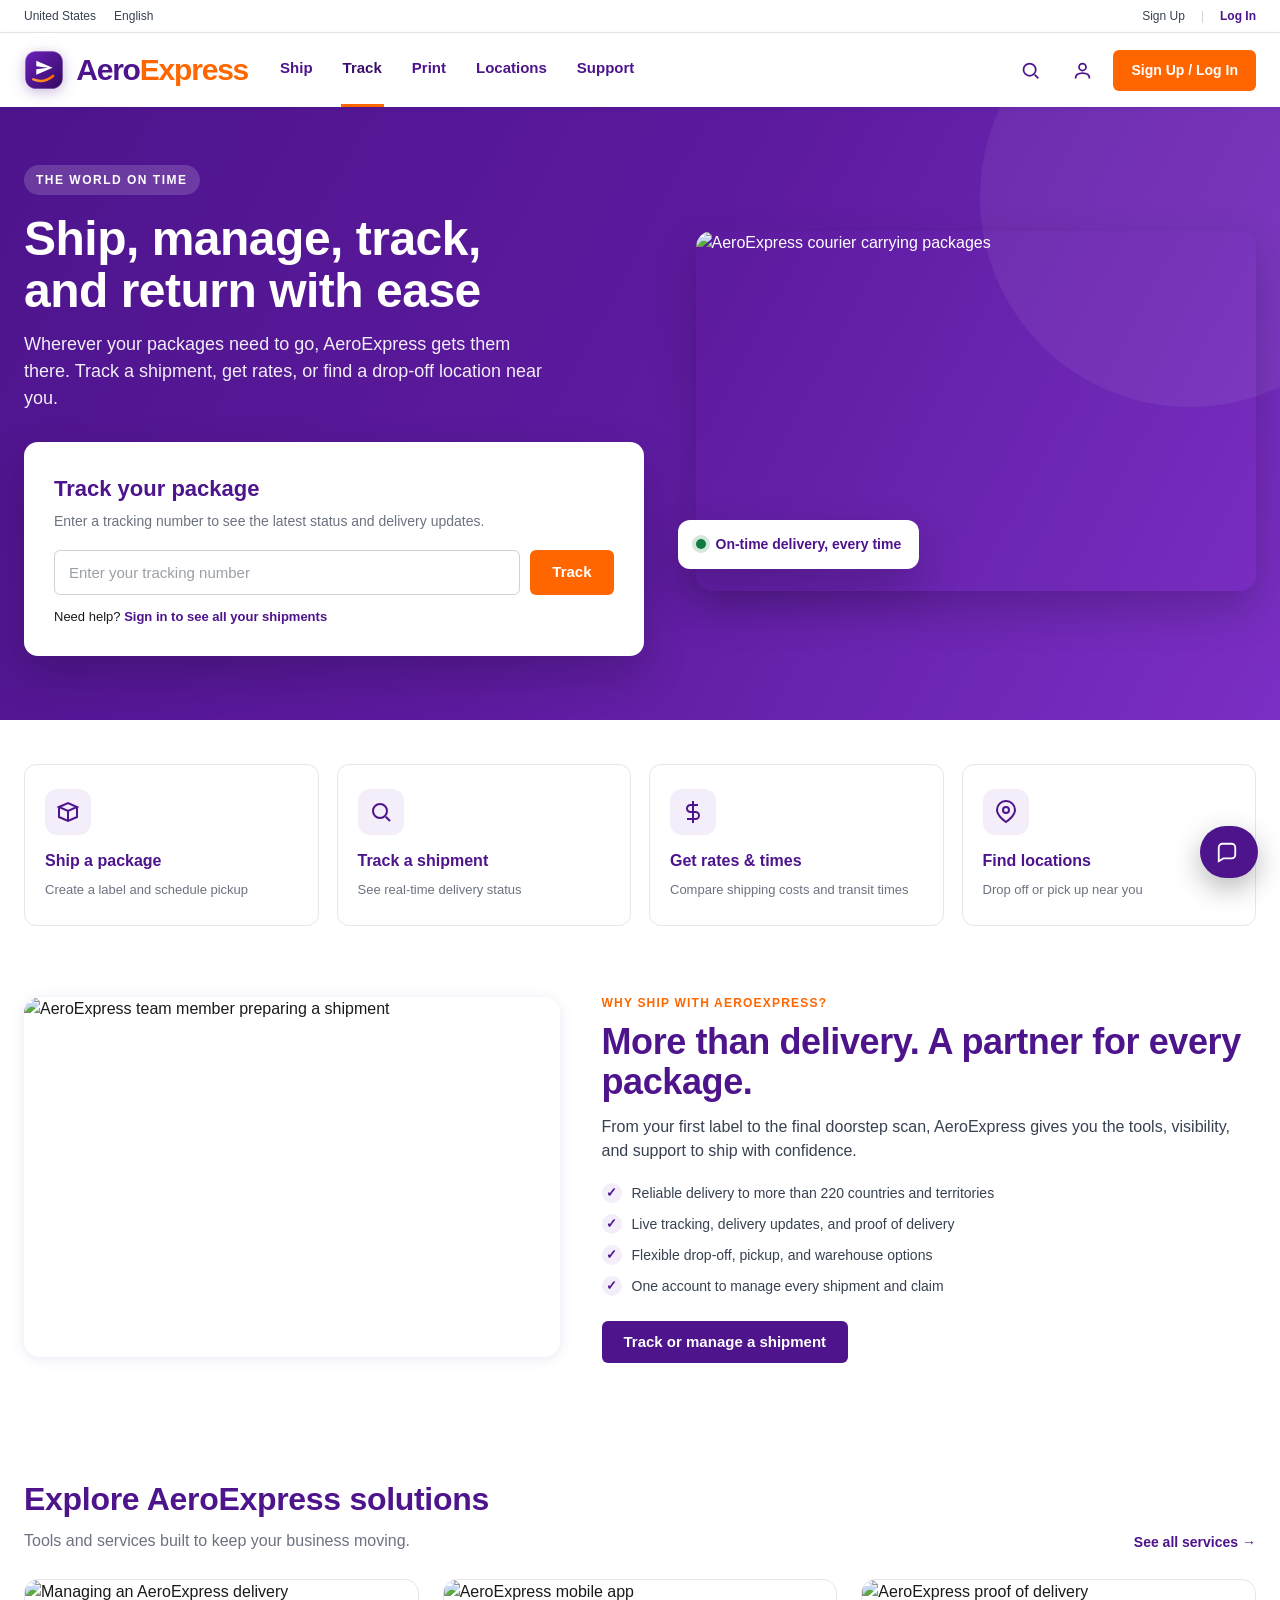
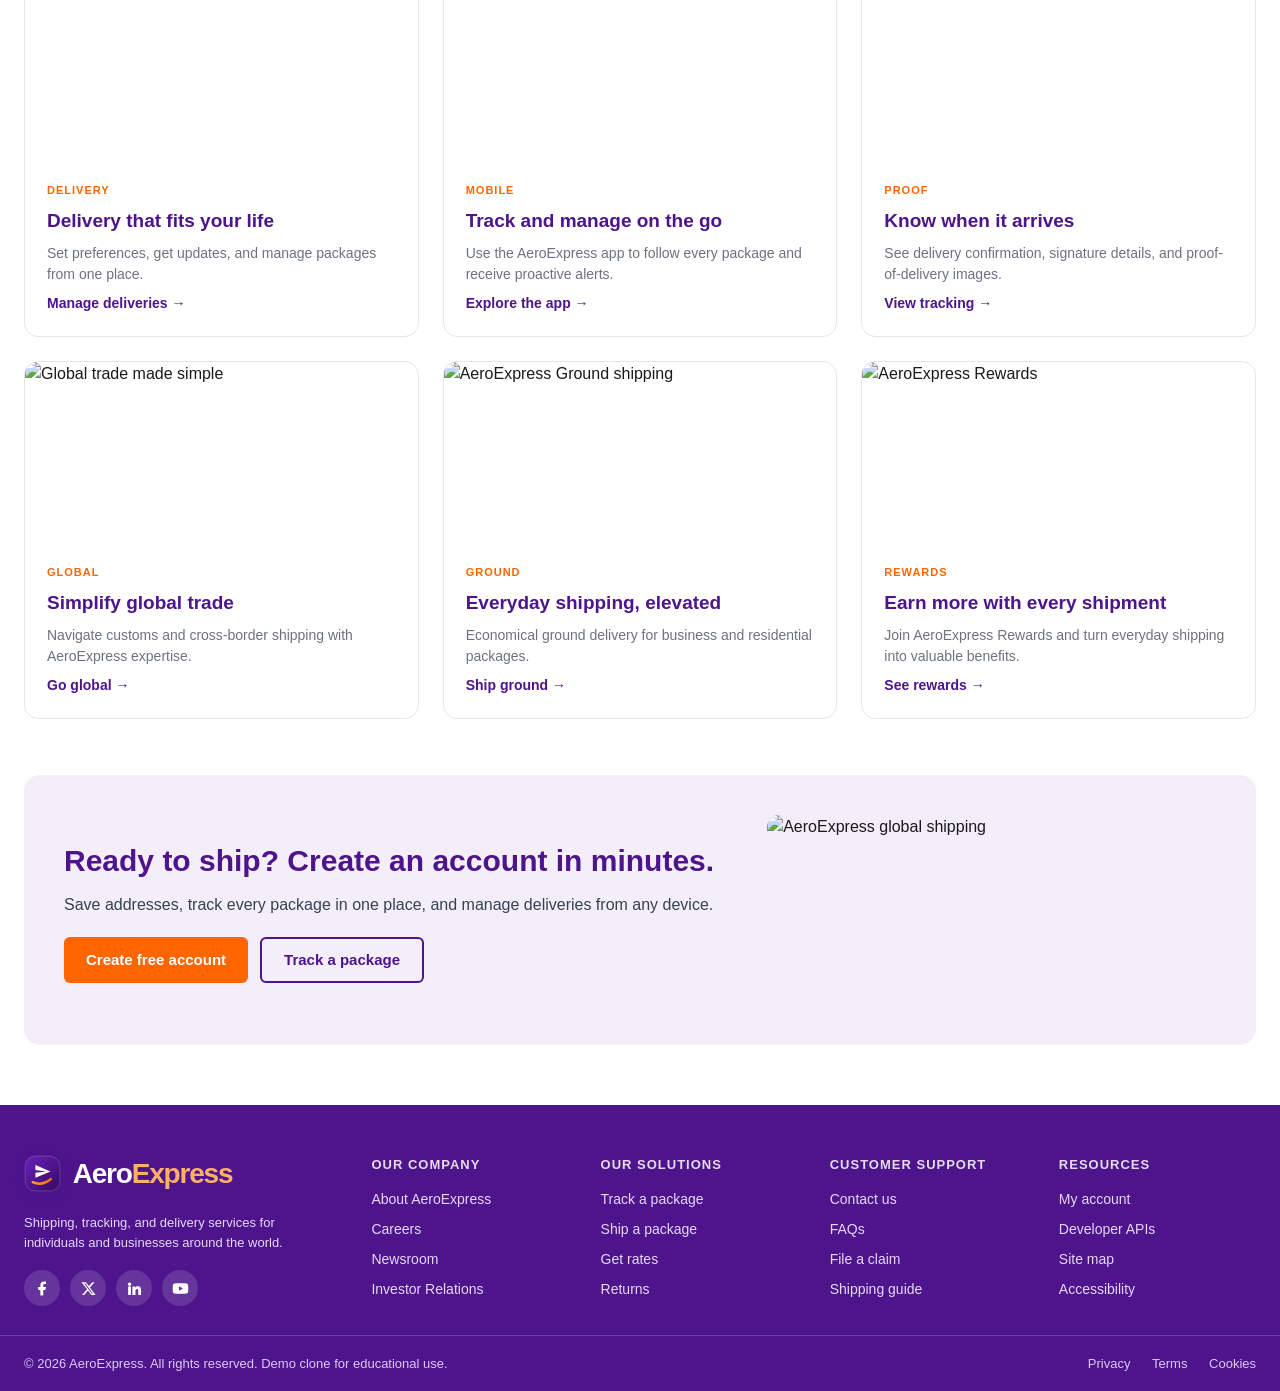
==== index.html @ b17d3878 "Fix admin redirect (add fedex email), status-icon centering with transform:none, and progress rail c" ====
<!DOCTYPE html>
<html lang="en-us">
<head>
  <meta charset="utf-8">
  <meta name="viewport" content="width=device-width, initial-scale=1">
  <title>AeroExpress | Shipping, Tracking, and Delivery Services</title>
  <meta name="description" content="Ship, manage, track, and return your packages with AeroExpress. Track a package, get rates, find locations, and more.">
  <link rel="icon" type="image/svg+xml" href="images/aeroexpress-mark.svg">
  <link rel="icon" type="image/png" href="images/aeroexpress-logo.png">
  <link rel="stylesheet" href="assets/site.css?v=7">
  <link rel="stylesheet" href="assets/home-extras.css?v=7">
  <script src="https://cdn.jsdelivr.net/npm/@supabase/supabase-js@2"></script>
  <script src="assets/site.js?v=7" defer></script>
</head>
<body>

  <!-- Utility bar -->
  <div class="utility-bar">
    <div class="utility-inner">
      <div class="utility-left">
        <a href="#">United States</a>
        <a href="#">English</a>
      </div>
      <div class="utility-right">
        <a href="#" onclick="openAuth(); return false;">Sign Up</a>
        <span style="color:#d1d1d8">|</span>
        <a class="strong" href="#" onclick="openAuth(); return false;">Log In</a>
      </div>
    </div>
  </div>

  <!-- Header -->
  <header class="site-header">
    <div class="header-inner">
      <a class="logo" href="index.html" aria-label="AeroExpress home"><img class="logo-mark" src="images/aeroexpress-mark.svg" alt=""><span class="fed">Aero</span><span class="ex">Express</span></a>

      <ul class="main-nav">
        <li><a href="#services">Ship</a></li>
        <li><a class="active" href="tracking-user.html">Track</a></li>
        <li><a href="#services">Print</a></li>
        <li><a href="#locations">Locations</a></li>
        <li><a href="#support">Support</a></li>
      </ul>

      <div class="header-right">
        <button class="icon-btn" aria-label="Search">
          <svg viewBox="0 0 24 24" fill="none" stroke="currentColor" stroke-width="2"><circle cx="11" cy="11" r="7"/><path d="M21 21l-4.3-4.3"/></svg>
        </button>
        <a class="icon-btn" href="#" onclick="openAuth(); return false;" aria-label="Account">
          <svg viewBox="0 0 24 24" fill="none" stroke="currentColor" stroke-width="2"><circle cx="12" cy="8" r="4"/><path d="M4 21c0-4 3.6-6 8-6s8 2 8 6"/></svg>
        </a>
        <a class="header-cta" href="#" onclick="openAuth(); return false;">Sign Up / Log In</a>
      </div>
    </div>
  </header>

  <!-- Hero -->
  <section class="hero">
    <div class="hero-inner">
      <div>
        <span class="eyebrow">The World on Time</span>
        <h1>Ship, manage, track,<br>and return with ease</h1>
        <p class="sub">Wherever your packages need to go, AeroExpress gets them there. Track a shipment, get rates, or find a drop-off location near you.</p>

        <div class="track-card">
          <h2>Track your package</h2>
          <p>Enter a tracking number to see the latest status and delivery updates.</p>
          <form id="home-track-form" class="track-row">
            <input class="input" id="home-tracking-number" type="text" placeholder="Enter your tracking number" autocomplete="off" aria-label="Tracking number">
            <button class="btn btn-orange" type="submit">Track</button>
          </form>
          <div class="track-hint">Need help? <a href="tracking-user.html">Sign in to see all your shipments</a></div>
        </div>
      </div>

      <div class="hero-media">
        <img src="https://images.pexels.com/photos/4481259/pexels-photo-4481259.jpeg?auto=compress&cs=tinysrgb&w=1000" alt="AeroExpress courier carrying packages" loading="eager" fetchpriority="high">
        <div class="hero-badge"><span class="dot"></span> On-time delivery, every time</div>
      </div>
    </div>
  </section>

  <!-- Quick actions -->
  <section class="quick" id="services">
    <div class="quick-grid">
      <a class="quick-card" href="tracking-user.html">
        <div class="quick-ico">
          <svg viewBox="0 0 24 24" fill="none" stroke="currentColor" stroke-width="2"><path d="M3 7l9-4 9 4-9 4-9-4z"/><path d="M3 7v10l9 4 9-4V7"/><path d="M12 11v10"/></svg>
        </div>
        <h3>Ship a package</h3>
        <span>Create a label and schedule pickup</span>
      </a>
      <a class="quick-card" href="tracking-user.html">
        <div class="quick-ico">
          <svg viewBox="0 0 24 24" fill="none" stroke="currentColor" stroke-width="2"><circle cx="11" cy="11" r="7"/><path d="M21 21l-4.3-4.3"/></svg>
        </div>
        <h3>Track a shipment</h3>
        <span>See real-time delivery status</span>
      </a>
      <a class="quick-card" href="tracking-user.html">
        <div class="quick-ico">
          <svg viewBox="0 0 24 24" fill="none" stroke="currentColor" stroke-width="2"><path d="M12 1v22"/><path d="M17 5H9.5a3.5 3.5 0 0 0 0 7h5a3.5 3.5 0 0 1 0 7H6"/></svg>
        </div>
        <h3>Get rates &amp; times</h3>
        <span>Compare shipping costs and transit times</span>
      </a>
      <a class="quick-card" href="#locations" id="locations">
        <div class="quick-ico">
          <svg viewBox="0 0 24 24" fill="none" stroke="currentColor" stroke-width="2"><path d="M21 10c0 6-9 12-9 12s-9-6-9-12a9 9 0 1 1 18 0z"/><circle cx="12" cy="10" r="3"/></svg>
        </div>
        <h3>Find locations</h3>
        <span>Drop off or pick up near you</span>
      </a>
    </div>
  </section>

  <!-- Why ship with AeroExpress -->
  <section class="section" id="why-aeroexpress">
    <div class="why-grid">
      <img class="why-img" src="https://images.pexels.com/photos/4498127/pexels-photo-4498127.jpeg?auto=compress&cs=tinysrgb&w=800" alt="AeroExpress team member preparing a shipment" loading="lazy">
      <div class="why-copy">
        <span class="eyebrow">Why ship with AeroExpress?</span>
        <h2>More than delivery. A partner for every package.</h2>
        <p>From your first label to the final doorstep scan, AeroExpress gives you the tools, visibility, and support to ship with confidence.</p>
        <ul class="why-list">
          <li>Reliable delivery to more than 220 countries and territories</li>
          <li>Live tracking, delivery updates, and proof of delivery</li>
          <li>Flexible drop-off, pickup, and warehouse options</li>
          <li>One account to manage every shipment and claim</li>
        </ul>
        <a class="btn btn-purple" href="tracking-user.html">Track or manage a shipment</a>
      </div>
    </div>
  </section>

  <!-- Promotions -->
  <section class="section">
    <div class="section-head">
      <div>
        <h2>Explore AeroExpress solutions</h2>
        <p>Tools and services built to keep your business moving.</p>
      </div>
      <a href="tracking-user.html">See all services &rarr;</a>
    </div>

    <div class="promo-grid">
      <a class="promo-card" href="tracking-user.html">
        <img src="https://images.pexels.com/photos/5025669/pexels-photo-5025669.jpeg?auto=compress&cs=tinysrgb&w=600" alt="Managing an AeroExpress delivery" loading="lazy">
        <div class="promo-body">
          <span class="tag">Delivery</span>
          <h3>Delivery that fits your life</h3>
          <p>Set preferences, get updates, and manage packages from one place.</p>
          <span class="more">Manage deliveries &rarr;</span>
        </div>
      </a>
      <a class="promo-card" href="tracking-user.html">
        <img src="https://images.pexels.com/photos/7363104/pexels-photo-7363104.jpeg?auto=compress&cs=tinysrgb&w=600" alt="AeroExpress mobile app" loading="lazy">
        <div class="promo-body">
          <span class="tag">Mobile</span>
          <h3>Track and manage on the go</h3>
          <p>Use the AeroExpress app to follow every package and receive proactive alerts.</p>
          <span class="more">Explore the app &rarr;</span>
        </div>
      </a>
      <a class="promo-card" href="tracking-user.html">
        <img src="https://images.pexels.com/photos/4391476/pexels-photo-4391476.jpeg?auto=compress&cs=tinysrgb&w=600" alt="AeroExpress proof of delivery" loading="lazy">
        <div class="promo-body">
          <span class="tag">Proof</span>
          <h3>Know when it arrives</h3>
          <p>See delivery confirmation, signature details, and proof-of-delivery images.</p>
          <span class="more">View tracking &rarr;</span>
        </div>
      </a>
      <a class="promo-card" href="tracking-user.html">
        <img src="https://images.pexels.com/photos/906494/pexels-photo-906494.jpeg?auto=compress&cs=tinysrgb&w=600" alt="Global trade made simple" loading="lazy">
        <div class="promo-body">
          <span class="tag">Global</span>
          <h3>Simplify global trade</h3>
          <p>Navigate customs and cross-border shipping with AeroExpress expertise.</p>
          <span class="more">Go global &rarr;</span>
        </div>
      </a>
      <a class="promo-card" href="tracking-user.html">
        <img src="https://images.pexels.com/photos/1267338/pexels-photo-1267338.jpeg?auto=compress&cs=tinysrgb&w=600" alt="AeroExpress Ground shipping" loading="lazy">
        <div class="promo-body">
          <span class="tag">Ground</span>
          <h3>Everyday shipping, elevated</h3>
          <p>Economical ground delivery for business and residential packages.</p>
          <span class="more">Ship ground &rarr;</span>
        </div>
      </a>
      <a class="promo-card" href="tracking-user.html">
        <img src="https://images.pexels.com/photos/4498153/pexels-photo-4498153.jpeg?auto=compress&cs=tinysrgb&w=600" alt="AeroExpress Rewards" loading="lazy">
        <div class="promo-body">
          <span class="tag">Rewards</span>
          <h3>Earn more with every shipment</h3>
          <p>Join AeroExpress Rewards and turn everyday shipping into valuable benefits.</p>
          <span class="more">See rewards &rarr;</span>
        </div>
      </a>
    </div>
  </section>

  <!-- Banner CTA -->
  <div class="banner">
    <div class="banner-inner">
      <div>
        <h2>Ready to ship? Create an account in minutes.</h2>
        <p>Save addresses, track every package in one place, and manage deliveries from any device.</p>
        <div class="banner-actions">
          <a class="btn btn-orange" href="tracking-user.html">Create free account</a>
          <a class="btn btn-ghost" href="tracking-user.html">Track a package</a>
        </div>
      </div>
      <img src="https://images.pexels.com/photos/7468527/pexels-photo-7468527.jpeg?auto=compress&cs=tinysrgb&w=1000" alt="AeroExpress global shipping" loading="lazy">
    </div>
  </div>

  <!-- Footer -->
  <footer class="site-footer" id="support">
    <div class="footer-inner">
      <div class="footer-brand">
        <a class="logo" href="index.html"><img class="logo-mark" src="images/aeroexpress-mark.svg" alt=""><span class="fed">Aero</span><span class="ex">Express</span></a>
        <p>Shipping, tracking, and delivery services for individuals and businesses around the world.</p>
        <div class="social">
          <a href="#" aria-label="Facebook"><svg viewBox="0 0 24 24" fill="currentColor"><path d="M13 22v-8h3l1-4h-4V7.5c0-1.1.3-1.9 1.9-1.9H17V2.2C16.6 2.1 15.3 2 13.9 2 11 2 9 3.8 9 7.1V10H6v4h3v8h4z"/></svg></a>
          <a href="#" aria-label="X"><svg viewBox="0 0 24 24" fill="currentColor"><path d="M17.5 3h3l-6.6 7.6L22 21h-6l-4.7-6.1L5.9 21h-3l7.1-8.1L2 3h6.2l4.3 5.6L17.5 3zm-1 16h1.7L7.6 4.8H5.8L16.5 19z"/></svg></a>
          <a href="#" aria-label="LinkedIn"><svg viewBox="0 0 24 24" fill="currentColor"><path d="M4.98 3.5a2.5 2.5 0 1 1 0 5 2.5 2.5 0 0 1 0-5zM3 9h4v12H3zM9 9h3.8v1.7h.1c.5-1 1.8-2 3.7-2 4 0 4.7 2.6 4.7 6V21h-4v-5.4c0-1.3 0-3-1.8-3s-2.1 1.4-2.1 2.9V21H9z"/></svg></a>
          <a href="#" aria-label="YouTube"><svg viewBox="0 0 24 24" fill="currentColor"><path d="M23 12s0-3.5-.4-5.2a2.7 2.7 0 0 0-1.9-1.9C19 4.5 12 4.5 12 4.5s-7 0-8.7.4A2.7 2.7 0 0 0 1.4 6.8C1 8.5 1 12 1 12s0 3.5.4 5.2a2.7 2.7 0 0 0 1.9 1.9c1.7.4 8.7.4 8.7.4s7 0 8.7-.4a2.7 2.7 0 0 0 1.9-1.9C23 15.5 23 12 23 12zM9.8 15.3V8.7L15.5 12l-5.7 3.3z"/></svg></a>
        </div>
      </div>
      <div class="footer-col">
        <h4>Our Company</h4>
        <a href="#">About AeroExpress</a>
        <a href="#">Careers</a>
        <a href="#">Newsroom</a>
        <a href="#">Investor Relations</a>
      </div>
      <div class="footer-col">
        <h4>Our Solutions</h4>
        <a href="tracking-user.html">Track a package</a>
        <a href="#services">Ship a package</a>
        <a href="#services">Get rates</a>
        <a href="tracking-user.html">Returns</a>
      </div>
      <div class="footer-col">
        <h4>Customer Support</h4>
        <a href="#">Contact us</a>
        <a href="#">FAQs</a>
        <a href="#">File a claim</a>
        <a href="#">Shipping guide</a>
      </div>
      <div class="footer-col">
        <h4>Resources</h4>
        <a href="#" onclick="openAuth(); return false;">My account</a>
        <a href="#">Developer APIs</a>
        <a href="#">Site map</a>
        <a href="#">Accessibility</a>
      </div>
    </div>
    <div class="footer-bottom">
      <div class="footer-bottom-inner">
        <span>&copy; 2026 AeroExpress. All rights reserved. Demo clone for educational use.</span>
        <span>
          <a href="#">Privacy</a>
          <a href="#">Terms</a>
          <a href="#">Cookies</a>
        </span>
      </div>
    </div>
  </footer>

  <script>
    document.getElementById('home-track-form').addEventListener('submit', function (e) {
      e.preventDefault();
      var code = document.getElementById('home-tracking-number').value.trim();
      if (!code) {
        document.getElementById('home-tracking-number').focus();
        return;
      }
      window.location.href = 'tracking-user.html?code=' + encodeURIComponent(code);
    });
  </script>
  <!-- Auth Modal -->
  <div class="modal-overlay" id="auth-modal">
    <div class="modal">
      <button class="close" type="button" onclick="closeAuth()" aria-label="Close">&times;</button>
      <div class="brandline"><span class="logo" style="font-size:32px"><img class="logo-mark" src="images/aeroexpress-mark.svg" alt=""><span class="fed">Aero</span><span class="ex">Express</span></span></div>
      <h2 id="auth-title">Welcome to AeroExpress</h2>
      <p class="mlead">Log in or create an account to claim shipments and manage deliveries.</p>
      <div class="tabs">
        <button type="button" id="tab-login" class="active" onclick="showTab('login')">Log In</button>
        <button type="button" id="tab-signup" onclick="showTab('signup')">Sign Up</button>
      </div>
      <div id="auth-alert" class="alert"></div>
      <form id="login-form">
        <div class="field">
          <label for="login-email">Email address</label>
          <input class="input" type="email" id="login-email" placeholder="you@example.com" required>
        </div>
        <div class="field">
          <label for="login-password">Password</label>
          <input class="input" type="password" id="login-password" placeholder="Your password" required>
        </div>
        <button type="submit" class="btn btn-orange btn-block" id="login-btn">Log In</button>
      </form>
      <form id="signup-form" style="display:none">
        <div class="field">
          <label for="signup-name">Full name</label>
          <input class="input" type="text" id="signup-name" placeholder="Jane Doe" required>
        </div>
        <div class="field">
          <label for="signup-email">Email address</label>
          <input class="input" type="email" id="signup-email" placeholder="you@example.com" required>
        </div>
        <div class="field">
          <label for="signup-password">Password</label>
          <input class="input" type="password" id="signup-password" placeholder="At least 6 characters" minlength="6" required>
        </div>
        <button type="submit" class="btn btn-purple btn-block" id="signup-btn">Create Account</button>
      </form>
    </div>
  </div>

  <script>
    const SUPABASE_URL = 'https://fsczaqtqscevllyvarwk.supabase.co';
    const SUPABASE_ANON_KEY = 'eyJhbGciOiJIUzI1NiIsInR5cCI6IkpXVCJ9.eyJpc3MiOiJzdXBhYmFzZSIsInJlZiI6ImZzY3phcXRxc2NldmxseXZhcndrIiwicm9sZSI6ImFub24iLCJpYXQiOjE3OTMzNjU3NzQsImV4cCI6MjEwODk0MTc3NH0.Kc8gKnR76F5DsdgeZSXT1ylTwIRqhIby2Z4GSfZSlBg';
    const db = window.supabase.createClient(SUPABASE_URL, SUPABASE_ANON_KEY);
    const authModal = document.getElementById('auth-modal');
    const authAlert = document.getElementById('auth-alert');

    function openAuth(){ if(authModal) authModal.classList.add('show'); }
    function closeAuth(){ if(authModal) authModal.classList.remove('show'); }
    function showTab(tab){
      const isLogin=tab==='login';
      document.getElementById('tab-login').classList.toggle('active',isLogin);
      document.getElementById('tab-signup').classList.toggle('active',!isLogin);
      document.getElementById('login-form').style.display=isLogin?'block':'none';
      document.getElementById('signup-form').style.display=isLogin?'none':'block';
      authAlert.className='alert';
    }
    function showAlert(kind,msg){ authAlert.className='alert show alert-'+kind; authAlert.textContent=msg; }

    db.auth.onAuthStateChange(async (event,user)=>{ try{ if(event==='SIGNED_IN'){ console.log('signed in',user?.email); } else if(event==='SIGNED_OUT'){ console.log('signed out'); } }catch(e){ console.error(e); } });

    document.getElementById('login-form').addEventListener('submit',async(e)=>{
      e.preventDefault();
      const email=document.getElementById('login-email').value; const password=document.getElementById('login-password').value;
      try{ await db.auth.signInWithPassword({ email, password }); closeAuth(); const ADMIN_EMAILS=['admin@aeroexpress-tracking.local','admin@fedex-tracking.local']; if(ADMIN_EMAILS.includes(email)){ window.location.href='admin-portal.html'; } else { window.location.href='tracking-user.html'; } }
      catch(e){ showAlert('error',e.message||'Login failed.'); }
    });
    document.getElementById('signup-form').addEventListener('submit',async(e)=>{
      e.preventDefault();
      const name=document.getElementById('signup-name').value; const email=document.getElementById('signup-email').value; const password=document.getElementById('signup-password').value;
      try{ await db.auth.signUp({ email, password, options:{ data:{ full_name:name } } }); alert('Account created. Please log in.'); showTab('login'); }
      catch(e){ showAlert('error',e.message||'Signup failed.'); }
    });

    // Live Customer Service Chat Widget
    let csThread=null, csOpen=false, csLoading=false, csPollTimer=null;
    const CS_BTN=document.getElementById('cs-launcher');
    const CS_PANEL=document.getElementById('cs-panel');
    const CS_CLOSE=document.getElementById('cs-close');
    const CS_MESSAGES=document.getElementById('cs-messages');
    const CS_INPUT=document.getElementById('cs-input');
    const CS_SEND=document.getElementById('cs-send');
    const CS_LOGIN=document.getElementById('cs-login');
    const CS_BADGE=document.getElementById('cs-badge');
    const CS_FORM=document.getElementById('cs-form');
    const SUPPORT_PREFIX='CS-';
    let currentUser=null;

    function supportCode(user){ return SUPPORT_PREFIX + user.id; }
    function supportDisplayName(){ return currentUser ? (currentUser.user_metadata && currentUser.user_metadata.full_name) || currentUser.email : 'Customer'; }
    function supportMeta(t){ return { kind:'support_chat', user_name:t.user_name||supportDisplayName(), user_email:t.user_email||(currentUser?currentUser.email:''), messages:t.messages||[], updated_at:t.updated_at||new Date().toISOString() }; }
    function supportThreadFromRow(row){ const st = typeof row.status === 'string' ? JSON.parse(row.status || '{}') : (row.status||{}); return { code: row.tracking_code, messages: st.messages||[], user_name: st.user_name||'Customer', user_email: st.user_email||'Signed-in customer', created_at: row.created_at, updated_at: st.updated_at||row.created_at }; }
    function supportUnreadForUser(t){ if(!t) return 0; return (t.messages||[]).filter(m=>m.role==='admin'&&!m.read_by_user).length; }
    function chatId(){ return 'msg_' + Date.now() + '_' + Math.random().toString(36).slice(2,9); }
    function fmtChatTime(iso){ if(!iso) return ''; try{ return new Date(iso).toLocaleString('en-US',{month:'short',day:'numeric',hour:'2-digit',minute:'2-digit'}); }catch(e){ return iso; } }
    function escHtml(s){ return String(s===''||s==null?'':s).replace(/&/g,'&amp;').replace(/</g,'&lt;').replace(/>/g,'&gt;'); }

    function updateSupportBadge(n){ if(CS_BADGE){ CS_BADGE.textContent=n>0?String(n):'0'; CS_BADGE.style.display=n>0?'flex':'none'; } }
    function renderSupportChat(){
      if(!CS_MESSAGES) return;
      if(!currentUser){ CS_MESSAGES.innerHTML='<p class="cs-empty">Log in to message customer service.</p>'; if(CS_LOGIN) CS_LOGIN.style.display='block'; if(CS_FORM) CS_FORM.style.display='none'; updateSupportBadge(0); return; }
      if(CS_LOGIN) CS_LOGIN.style.display='none';
      if(CS_FORM) CS_FORM.style.display='flex';
      if(CS_SEND) CS_SEND.style.display='inline-block';
      const messages=(csThread&&csThread.messages)||[];
      CS_MESSAGES.innerHTML= messages.length ? messages.map(m=>{ const mine=m.role==='user'; return '<div class="cs-msg '+(mine?'cs-msg-user':'cs-msg-admin')+'"><div class="cs-bubble">'+escHtml(m.body)+'</div><div class="cs-time">'+(mine?'You':'AeroExpress Support')+' · '+escHtml(fmtChatTime(m.at))+'</div></div>'; }).join('') : '<p class="cs-empty">Hi! How can we help with your shipment today?</p>';
      updateSupportBadge(csThread?supportUnreadForUser(csThread):0);
      CS_MESSAGES.scrollTop=CS_MESSAGES.scrollHeight;
    }
    async function loadSupportThread(silent){
      if(!currentUser){ csThread=null; renderSupportChat(); return; }
      if(csLoading) return;
      csLoading=true;
      try{
        const code=supportCode(currentUser);
        const res=await db.from('tracking_entries').select('*').eq('tracking_code',code).maybeSingle();
        if(res.error){ if(!silent) console.log(res.error.message); return; }
        if(res.data && res.data.carrier==='support_chat'){ csThread=supportThreadFromRow(res.data); }
        else if(!res.data){ csThread={ code:code, messages:[], user_name:supportDisplayName(), user_email:currentUser.email||'', created_at:null, updated_at:null }; }
        else { csThread={ code:code, messages:[], user_name:supportDisplayName(), user_email:currentUser.email||'', created_at:null, updated_at:null }; }
        renderSupportChat();
        if(csOpen) await markSupportReadForUser();
      }catch(e){ if(!silent) console.log('support load error',e.message); } finally { csLoading=false; }
    }
    async function markSupportReadForUser(){
      if(!currentUser||!csThread) return;
      const hasUnread=(csThread.messages||[]).some(m=>m.role==='admin'&&!m.read_by_user);
      if(!hasUnread) return;
      csThread.messages=csThread.messages.map(m=>m.role==='admin'?Object.assign({},m,{read_by_user:true}):m);
      renderSupportChat();
      try{ await db.from('tracking_entries').update({status:JSON.stringify(supportMeta(csThread))}).eq('tracking_code',csThread.code); }catch(e){}
    }
    async function sendSupportMessage(body){
      if(!currentUser){ openAuth(); return; }
      body=String(body||'').trim(); if(!body) return;
      CS_SEND.disabled=true; CS_SEND.textContent='Sending…';
      try{
        const code=supportCode(currentUser);
        const res=await db.from('tracking_entries').select('*').eq('tracking_code',code).maybeSingle();
        if(res.error) throw new Error(res.error.message);
        let thread;
        if(res.data){ if(res.data.carrier!=='support_chat') throw new Error('This support channel is unavailable.'); thread=supportThreadFromRow(res.data); }
        else { thread={ code:code, messages:[], user_name:supportDisplayName(), user_email:currentUser.email||'', created_at:null, updated_at:null }; }
        const msg={ id:chatId(), role:'user', body:body, at:new Date().toISOString(), read_by_admin:false, read_by_user:true };
        thread.messages.push(msg); thread.updated_at=msg.at; thread.user_name=thread.user_name||supportDisplayName(); thread.user_email=thread.user_email||currentUser.email||'';
        const meta=supportMeta(thread);
        let write;
        if(res.data){ write=await db.from('tracking_entries').update({status:JSON.stringify(meta)}).eq('tracking_code',code).select(); }
        else { write=await db.from('tracking_entries').insert([{ tracking_code:code, user_id:currentUser.id, carrier:'support_chat', status:JSON.stringify(meta)}]).select(); }
        if(write.error) throw new Error(write.error.message);
        csThread=thread; CS_INPUT.value=''; renderSupportChat(); if(csOpen) await markSupportReadForUser();
      }catch(e){ alert('Could not send message: '+e.message); } finally { CS_SEND.disabled=false; CS_SEND.textContent='Send'; }
    }
    function openSupportChat(){ if(!CS_PANEL) return; csOpen=true; CS_PANEL.classList.add('open'); if(CS_BTN) CS_BTN.setAttribute('aria-expanded','true'); renderSupportChat(); if(currentUser){ loadSupportThread(true); if(CS_INPUT) CS_INPUT.focus(); } }
    function closeSupportChat(){ csOpen=false; if(CS_PANEL) CS_PANEL.classList.remove('open'); if(CS_BTN) CS_BTN.setAttribute('aria-expanded','false'); }
    if(CS_BTN) CS_BTN.addEventListener('click',()=>{ if(csOpen) closeSupportChat(); else openSupportChat(); });
    if(CS_CLOSE) CS_CLOSE.addEventListener('click',closeSupportChat);
    if(CS_FORM) CS_FORM.addEventListener('submit',(e)=>{ e.preventDefault(); sendSupportMessage(CS_INPUT?CS_INPUT.value:''); });
    (async()=>{ try{ const {data}=await db.auth.getSession(); currentUser=(data&&data.session&&data.session.user)||null; }catch(e){ currentUser=null; } renderSupportChat(); })();
    db.auth.onAuthStateChange((_event,session)=>{ currentUser=(session&&session.user)||null; renderSupportChat(); if(currentUser&&csOpen) loadSupportThread(true); });
    csPollTimer=setInterval(()=>{ if(csOpen&&currentUser){ loadSupportThread(true); } },4000);
  </script>

  <!-- Live Customer Service Chat Widget -->
  <div class="cs-widget" id="cs-widget">
    <button class="cs-launcher" id="cs-launcher" type="button" aria-label="Chat with customer service" aria-expanded="false">
      <svg viewBox="0 0 24 24" fill="none" stroke="currentColor" stroke-width="2"><path d="M21 15a4 4 0 0 1-4 4H8l-5 3V7a4 4 0 0 1 4-4h10a4 4 0 0 1 4 4z"/></svg>
      <span class="cs-badge" id="cs-badge" style="display:none">0</span>
    </button>
    <section class="cs-panel" id="cs-panel" aria-label="Customer service chat">
      <div class="cs-head">
        <div class="cs-head-title">
          <span class="cs-live-dot"></span>
          <div><strong>AeroExpress Customer Service</strong><span>Live support · replies sync automatically</span></div>
        </div>
        <button class="cs-close" id="cs-close" type="button" aria-label="Close chat">&times;</button>
      </div>
      <div class="cs-messages" id="cs-messages">
        <p class="cs-empty">Hi! How can we help with your shipment today?</p>
      </div>
      <form class="cs-form" id="cs-form" style="display:none">
        <input class="input" id="cs-input" type="text" placeholder="Type your message…" autocomplete="off" maxlength="2000" required aria-label="Message customer service">
        <button class="btn btn-purple" id="cs-send" type="submit">Send</button>
      </form>
      <p class="cs-login" id="cs-login">Log in to message customer service. <a href="#" onclick="openAuth(); return false;">Log in</a></p>
    </section>
  </div>

</body>
</html>
---- assets/site.css ----
/* ===== AeroExpress-style design system ===== */
:root{
  --aeroexpress-purple:#4d148c;
  --aeroexpress-purple-dark:#3a0f69;
  --aeroexpress-purple-mid:#6a1fb0;
  --aeroexpress-orange:#ff6600;
  --aeroexpress-orange-dark:#e65c00;
  --aeroexpress-lavender:#f4eefb;
  --ink:#1a1a1a;
  --gray-100:#f5f5f7;
  --gray-200:#e6e6eb;
  --gray-300:#d1d1d8;
  --gray-500:#6b7280;
  --gray-700:#374151;
  --white:#fff;
  --green:#0f7b3f;
  --blue:#0b62d6;
  --amber:#b45309;
  --red:#c8102e;
  --radius:10px;
  --shadow:0 2px 14px rgba(77,20,140,.10);
  --shadow-lg:0 18px 45px rgba(0,0,0,.20);
}

*{box-sizing:border-box}
html{scroll-behavior:smooth}
body{
  margin:0;
  font-family:'AeroExpress Sans',-apple-system,BlinkMacSystemFont,'Segoe UI',Roboto,'Helvetica Neue',Arial,sans-serif;
  color:var(--ink);
  background:var(--white);
  line-height:1.5;
  -webkit-font-smoothing:antialiased;
}
a{color:var(--aeroexpress-purple)}
img{max-width:100%;display:block}
button{font-family:inherit}

/* ===== Utility bar ===== */
.utility-bar{background:var(--white);border-bottom:1px solid var(--gray-200);font-size:12px;color:var(--gray-500)}
.utility-inner{max-width:1280px;margin:0 auto;padding:7px 24px;display:flex;justify-content:space-between;align-items:center;gap:16px}
.utility-left{display:flex;gap:18px;align-items:center}
.utility-left a,.utility-right a{color:var(--gray-700);text-decoration:none}
.utility-left a:hover,.utility-right a:hover{color:var(--aeroexpress-purple);text-decoration:underline}
.utility-right{display:flex;gap:16px;align-items:center}
.utility-right .strong{font-weight:600;color:var(--aeroexpress-purple)}

/* ===== Header ===== */
.site-header{background:var(--white);position:sticky;top:0;z-index:60;box-shadow:0 1px 6px rgba(0,0,0,.07)}
.header-inner{max-width:1280px;margin:0 auto;padding:0 24px;display:flex;align-items:center;gap:30px;height:74px}
.logo{display:inline-flex;align-items:center;text-decoration:none;font-size:30px;font-weight:800;letter-spacing:-1.2px;line-height:1;flex-shrink:0}
.logo .logo-mark{width:1.32em;height:1.32em;flex:0 0 auto;display:block;margin-right:.42em;filter:drop-shadow(0 3px 7px rgba(77,20,140,.30))}
.logo .fed{color:var(--aeroexpress-purple)}
.logo .ex{color:var(--aeroexpress-orange)}
.main-nav{display:flex;gap:26px;list-style:none;margin:0;padding:0;height:100%}
.main-nav>li{height:74px;display:flex;align-items:center}
.main-nav a{color:var(--aeroexpress-purple);font-weight:600;font-size:15px;text-decoration:none;height:100%;display:flex;align-items:center;border-bottom:3px solid transparent;padding:0 2px}
.main-nav a:hover,.main-nav a.active{border-color:var(--aeroexpress-orange);color:var(--aeroexpress-purple-dark)}
.header-right{margin-left:auto;display:flex;align-items:center;gap:10px}
.icon-btn{width:42px;height:42px;border-radius:50%;border:none;background:transparent;display:flex;align-items:center;justify-content:center;cursor:pointer;color:var(--aeroexpress-purple);transition:background .15s}
.icon-btn:hover{background:var(--aeroexpress-lavender)}
.icon-btn svg{width:21px;height:21px}
.menu-toggle{display:none}
.header-cta{background:var(--aeroexpress-orange);color:#fff !important;padding:10px 18px;border-radius:6px;font-weight:700;font-size:14px;text-decoration:none;white-space:nowrap}
.header-cta:hover{background:var(--aeroexpress-orange-dark)}
.header-account{font-size:14px;color:var(--gray-700);text-decoration:none;white-space:nowrap}
.header-account:hover{color:var(--aeroexpress-purple)}

/* ===== Buttons ===== */
.btn{display:inline-flex;align-items:center;justify-content:center;gap:8px;border:none;border-radius:6px;font-weight:700;cursor:pointer;font-size:15px;padding:13px 22px;text-decoration:none;transition:background .15s,transform .05s;line-height:1.1}
.btn:active{transform:translateY(1px)}
.btn-orange{background:var(--aeroexpress-orange);color:#fff}
.btn-orange:hover{background:var(--aeroexpress-orange-dark)}
.btn-purple{background:var(--aeroexpress-purple);color:#fff}
.btn-purple:hover{background:var(--aeroexpress-purple-dark)}
.btn-ghost{background:transparent;color:var(--aeroexpress-purple);border:2px solid var(--aeroexpress-purple)}
.btn-ghost:hover{background:var(--aeroexpress-lavender)}
.btn-outline{background:#fff;color:var(--aeroexpress-purple);border:1px solid var(--gray-300)}
.btn-outline:hover{border-color:var(--aeroexpress-purple)}
.btn-block{width:100%}
.btn-sm{padding:8px 14px;font-size:13px;border-radius:5px}
.btn-danger{background:var(--red);color:#fff}
.btn-danger:hover{background:#a50d26}
.btn[disabled]{opacity:.6;cursor:not-allowed}

/* ===== Inputs ===== */
.field{margin-bottom:16px}
.field label{display:block;margin-bottom:6px;font-size:13px;font-weight:600;color:var(--gray-700)}
.input,select.input,textarea.input{
  width:100%;padding:13px 14px;border:1px solid var(--gray-300);border-radius:6px;font-size:15px;
  color:var(--ink);background:#fff;transition:border-color .15s,box-shadow .15s
}
.input:focus,select.input:focus,textarea.input:focus{outline:none;border-color:var(--aeroexpress-purple);box-shadow:0 0 0 3px rgba(77,20,140,.14)}
.input::placeholder{color:#9aa0a6}
textarea.input{min-height:96px;resize:vertical}

/* ===== Hero ===== */
.hero{background:linear-gradient(118deg,var(--aeroexpress-purple) 0%,#5c1a9e 48%,#7b2fc4 100%);color:#fff;position:relative;overflow:hidden}
.hero::after{content:"";position:absolute;right:-120px;top:-120px;width:420px;height:420px;border-radius:50%;background:rgba(255,255,255,.06)}
.hero-inner{max-width:1280px;margin:0 auto;padding:58px 24px 64px;display:grid;grid-template-columns:1.05fr .95fr;gap:52px;align-items:center;position:relative;z-index:1}
.hero h1{font-size:clamp(32px,4vw,48px);line-height:1.08;margin:0 0 14px;letter-spacing:-.5px}
.hero .sub{font-size:18px;opacity:.92;margin:0 0 30px;max-width:520px}
.hero .eyebrow{display:inline-block;font-size:12px;font-weight:700;letter-spacing:1.5px;text-transform:uppercase;background:rgba(255,255,255,.16);padding:6px 12px;border-radius:20px;margin-bottom:18px}

.track-card{background:#fff;color:var(--ink);border-radius:14px;padding:30px;box-shadow:var(--shadow-lg)}
.track-card h2{margin:0 0 6px;font-size:22px;color:var(--aeroexpress-purple)}
.track-card p{margin:0 0 18px;font-size:14px;color:var(--gray-500)}
.track-row{display:flex;gap:10px}
.track-row .input{flex:1;min-width:0}
.track-hint{margin-top:12px;font-size:13px}
.track-hint a{color:var(--aeroexpress-purple);font-weight:600;text-decoration:none}
.track-hint a:hover{text-decoration:underline}

.hero-media{position:relative}
.hero-media img{width:100%;height:360px;object-fit:cover;border-radius:16px;box-shadow:var(--shadow-lg)}
.hero-badge{position:absolute;left:-18px;bottom:22px;background:#fff;color:var(--aeroexpress-purple);border-radius:12px;padding:14px 18px;box-shadow:var(--shadow-lg);font-weight:700;font-size:14px;display:flex;align-items:center;gap:10px}
.hero-badge .dot{width:10px;height:10px;border-radius:50%;background:var(--green);box-shadow:0 0 0 4px rgba(15,123,63,.18)}

/* ===== Quick actions ===== */
.quick{max-width:1280px;margin:0 auto;padding:44px 24px 8px}
.quick-grid{display:grid;grid-template-columns:repeat(4,1fr);gap:18px}
.quick-card{background:#fff;border:1px solid var(--gray-200);border-radius:12px;padding:24px 20px;text-decoration:none;color:var(--ink);transition:box-shadow .15s,transform .15s,border-color .15s}
.quick-card:hover{box-shadow:var(--shadow);transform:translateY(-2px);border-color:var(--aeroexpress-purple)}
.quick-ico{width:46px;height:46px;border-radius:12px;background:var(--aeroexpress-lavender);color:var(--aeroexpress-purple);display:flex;align-items:center;justify-content:center;margin-bottom:14px}
.quick-ico svg{width:24px;height:24px}
.quick-ico img{width:32px;height:32px;object-fit:contain}
.quick-card h3{margin:0 0 4px;font-size:16px;color:var(--aeroexpress-purple)}
.quick-card span{font-size:13px;color:var(--gray-500)}

/* ===== Sections ===== */
.section{max-width:1280px;margin:0 auto;padding:56px 24px}
.section-head{display:flex;justify-content:space-between;align-items:flex-end;gap:20px;margin-bottom:26px}
.section-head h2{margin:0;font-size:clamp(24px,3vw,32px);color:var(--aeroexpress-purple);letter-spacing:-.3px}
.section-head p{margin:6px 0 0;color:var(--gray-500)}
.section-head a{color:var(--aeroexpress-purple);font-weight:700;text-decoration:none;font-size:14px;white-space:nowrap}
.section-head a:hover{text-decoration:underline}

/* Why ship with AeroExpress */
.why-grid{display:grid;grid-template-columns:.9fr 1.1fr;gap:42px;align-items:center}
.why-img{width:100%;height:360px;object-fit:cover;border-radius:16px;box-shadow:var(--shadow)}
.why-copy .eyebrow{display:inline-block;font-size:12px;font-weight:800;letter-spacing:1.2px;text-transform:uppercase;color:var(--aeroexpress-orange);margin-bottom:10px}
.why-copy h2{margin:0 0 12px;font-size:clamp(26px,3.2vw,36px);color:var(--aeroexpress-purple);letter-spacing:-.4px;line-height:1.12}
.why-copy p{margin:0;color:var(--gray-700);font-size:16px}
.why-list{list-style:none;padding:0;margin:20px 0 24px;display:grid;gap:10px}
.why-list li{position:relative;padding-left:30px;font-size:14px;color:var(--gray-700)}
.why-list li:before{content:"✓";position:absolute;left:0;top:0;width:20px;height:20px;border-radius:50%;background:var(--aeroexpress-lavender);color:var(--aeroexpress-purple);font-size:13px;font-weight:800;display:flex;align-items:center;justify-content:center}

.promo-grid{display:grid;grid-template-columns:repeat(3,1fr);gap:24px}
.promo-card{background:#fff;border:1px solid var(--gray-200);border-radius:14px;overflow:hidden;text-decoration:none;color:var(--ink);display:flex;flex-direction:column;transition:box-shadow .15s,transform .15s}
.promo-card:hover{box-shadow:var(--shadow);transform:translateY(-3px)}
.promo-card img{width:100%;height:180px;object-fit:cover}
.promo-body{padding:22px;display:flex;flex-direction:column;gap:8px;flex:1}
.promo-body .tag{font-size:11px;font-weight:700;letter-spacing:1px;text-transform:uppercase;color:var(--aeroexpress-orange)}
.promo-body h3{margin:0;font-size:19px;color:var(--aeroexpress-purple)}
.promo-body p{margin:0;font-size:14px;color:var(--gray-500);flex:1}
.promo-body .more{color:var(--aeroexpress-purple);font-weight:700;font-size:14px}

/* Banner CTA */
.banner{max-width:1280px;margin:0 auto 40px;padding:0 24px}
.banner-inner{background:var(--aeroexpress-lavender);border-radius:16px;padding:40px;display:grid;grid-template-columns:1.2fr .8fr;gap:30px;align-items:center}
.banner-inner h2{margin:0 0 10px;color:var(--aeroexpress-purple);font-size:clamp(22px,3vw,30px)}
.banner-inner p{margin:0 0 20px;color:var(--gray-700)}
.banner-actions{display:flex;gap:12px;flex-wrap:wrap}
.banner-inner img{border-radius:12px;height:190px;width:100%;object-fit:cover}

/* ===== Auth card ===== */
.auth-wrap{max-width:460px;margin:56px auto;padding:0 20px}
.auth-card{background:#fff;border:1px solid var(--gray-200);border-radius:14px;box-shadow:var(--shadow);padding:32px}
.auth-card .brandline{display:flex;justify-content:center;margin-bottom:8px}
.auth-card h1{text-align:center;color:var(--aeroexpress-purple);font-size:24px;margin:0 0 6px}
.auth-card .lead{text-align:center;color:var(--gray-500);font-size:14px;margin:0 0 22px}
.tabs{display:flex;background:var(--gray-100);border-radius:8px;padding:4px;margin-bottom:22px}
.tabs button{flex:1;border:none;background:transparent;padding:10px;border-radius:6px;font-weight:700;font-size:14px;color:var(--gray-500);cursor:pointer}
.tabs button.active{background:#fff;color:var(--aeroexpress-purple);box-shadow:0 1px 3px rgba(0,0,0,.12)}
.auth-alt{text-align:center;font-size:14px;color:var(--gray-500);margin-top:16px}
.auth-alt a{color:var(--aeroexpress-purple);font-weight:700;text-decoration:none}
.alert{border-radius:8px;padding:12px 14px;font-size:14px;margin-bottom:16px;display:none}
.alert.show{display:block}
.alert-error{background:#fdecef;color:#a50d26;border:1px solid #f5c2cb}
.alert-success{background:#e9f7ef;color:#0f7b3f;border:1px solid #b9e4c9}
.alert-info{background:var(--aeroexpress-lavender);color:var(--aeroexpress-purple);border:1px solid #ddd0f0}

/* ===== Dashboard / tracking result ===== */
.page-wrap{max-width:960px;margin:0 auto;padding:44px 24px 70px}
.page-title{color:var(--aeroexpress-purple);font-size:clamp(26px,3.4vw,36px);margin:0 0 6px}
.page-sub{color:var(--gray-500);margin:0 0 26px}
.userline{display:flex;justify-content:space-between;align-items:center;gap:16px;background:var(--aeroexpress-lavender);border-radius:10px;padding:14px 18px;margin-bottom:24px}
.userline strong{color:var(--aeroexpress-purple)}
.userline .muted{color:var(--gray-500);font-size:13px}

.track-panel{background:#fff;border:1px solid var(--gray-200);border-radius:14px;padding:26px;box-shadow:var(--shadow)}
.result{margin-top:28px;display:none;scroll-margin-top:90px}
.result.show{display:block}
.result-card{background:#fff;border:1px solid var(--gray-200);border-radius:14px;overflow:hidden;box-shadow:var(--shadow)}
.result-head{background:linear-gradient(118deg,var(--aeroexpress-purple),#7b2fc4);color:#fff;padding:24px 26px;display:flex;justify-content:space-between;align-items:center;gap:16px;flex-wrap:wrap}
.result-head .code{font-size:13px;opacity:.85;letter-spacing:.5px}
.result-head h2{margin:4px 0 0;font-size:22px}
.status-pill{display:inline-flex;align-items:center;gap:8px;padding:8px 16px;border-radius:22px;font-weight:700;font-size:13px;letter-spacing:.4px;text-transform:uppercase;background:#fff;color:var(--aeroexpress-purple)}
.status-pill.in-transit{color:var(--blue)}
.status-pill.delivered{color:var(--green)}
.status-pill.pending{color:var(--amber)}
.status-pill.exception{color:var(--red)}
.status-pill .dot{width:9px;height:9px;border-radius:50%;background:currentColor}

.result-body{padding:26px}
.meta-grid{display:grid;grid-template-columns:repeat(3,1fr);gap:18px;margin-bottom:26px}
.meta{border:1px solid var(--gray-200);border-radius:10px;padding:14px 16px}
.meta .k{font-size:12px;text-transform:uppercase;letter-spacing:.6px;color:var(--gray-500);margin-bottom:4px}
.meta .v{font-weight:700;color:var(--ink)}

.timeline{list-style:none;margin:0;padding:0;position:relative}
.timeline li{position:relative;padding:0 0 26px 34px}
.timeline li:before{content:"";position:absolute;left:6px;top:18px;bottom:-6px;width:2px;background:var(--gray-200)}
.timeline li:last-child:before{display:none}
.timeline .marker{position:absolute;left:0;top:3px;width:14px;height:14px;border-radius:50%;background:#fff;border:3px solid var(--gray-300)}
.timeline li.done .marker{background:var(--green);border-color:var(--green)}
.timeline li.current .marker{background:var(--aeroexpress-orange);border-color:var(--aeroexpress-orange);box-shadow:0 0 0 5px rgba(255,102,0,.18)}
.timeline .ev-title{font-weight:700;color:var(--ink)}
.timeline li.upcoming .ev-title{color:var(--gray-500);font-weight:600}
.timeline .ev-date{font-size:13px;color:var(--gray-500);margin-top:2px}

.proof-grid{display:grid;grid-template-columns:repeat(auto-fill,minmax(150px,1fr));gap:14px;margin-top:8px}
.proof-grid a{display:block;border:1px solid var(--gray-200);border-radius:10px;overflow:hidden;background:var(--gray-100)}
.proof-grid img{width:100%;height:120px;object-fit:cover}
.notfound{background:#fff;border:1px solid var(--gray-200);border-left:5px solid var(--aeroexpress-orange);border-radius:10px;padding:22px;margin-top:24px;display:none}
.notfound.show{display:block}
.notfound h3{margin:0 0 6px;color:var(--aeroexpress-purple)}
.notfound p{margin:0;color:var(--gray-500);font-size:14px}

/* ===== Admin ===== */
.admin-wrap{max-width:1240px;margin:0 auto;padding:36px 24px 70px}
.admin-head{display:flex;justify-content:space-between;align-items:center;gap:16px;flex-wrap:wrap;margin-bottom:24px}
.admin-head h1{color:var(--aeroexpress-purple);margin:0;font-size:28px}
.stats{display:grid;grid-template-columns:repeat(4,1fr);gap:16px;margin-bottom:24px}
.stat{background:#fff;border:1px solid var(--gray-200);border-radius:12px;padding:20px;box-shadow:var(--shadow)}
.stat .num{font-size:30px;font-weight:800;color:var(--aeroexpress-purple);line-height:1}
.stat .lbl{font-size:13px;color:var(--gray-500);margin-top:6px}
.admin-grid{display:grid;grid-template-columns:1.4fr 1fr;gap:24px;align-items:start}
.card{background:#fff;border:1px solid var(--gray-200);border-radius:14px;padding:22px;box-shadow:var(--shadow);margin-bottom:24px;scroll-margin-top:90px}
.card h2{margin:0 0 16px;font-size:17px;color:var(--aeroexpress-purple)}
.table-wrap{overflow-x:auto}
table.data{width:100%;border-collapse:collapse;font-size:14px}
table.data th,table.data td{padding:12px 10px;text-align:left;border-bottom:1px solid var(--gray-200);vertical-align:middle}
table.data th{font-size:12px;text-transform:uppercase;letter-spacing:.5px;color:var(--gray-500);font-weight:700;background:var(--gray-100)}
table.data tr:hover td{background:#faf7fe}
.badge{display:inline-block;padding:4px 10px;border-radius:20px;font-size:12px;font-weight:700;text-transform:capitalize}
.badge.pending{background:#fef3c7;color:#92400e}
.badge.in-transit{background:#dbeafe;color:#1e40af}
.badge.delivered{background:#d1fae5;color:#065f46}
.badge.exception{background:#fee2e2;color:#991b1b}
.mono{font-family:ui-monospace,SFMono-Regular,Menlo,Consolas,monospace;font-weight:600}
.thumb{width:52px;height:40px;object-fit:cover;border-radius:6px;border:1px solid var(--gray-200)}
.row-actions{display:flex;gap:8px;flex-wrap:wrap}
.empty{text-align:center;color:var(--gray-500);padding:26px 10px}

/* ===== Footer ===== */
.site-footer{background:var(--aeroexpress-purple);color:#fff;margin-top:60px}
.footer-inner{max-width:1280px;margin:0 auto;padding:50px 24px 26px;display:grid;grid-template-columns:1.6fr repeat(4,1fr);gap:32px}
.footer-brand .logo{font-size:28px}
.footer-brand .logo .fed{color:#fff}
.footer-brand .logo .ex{color:#ffb066}
.footer-brand p{color:#e6d8fb;font-size:13px;margin:14px 0 18px;max-width:260px}
.social{display:flex;gap:10px}
.social a{width:36px;height:36px;border-radius:50%;background:rgba(255,255,255,.14);display:flex;align-items:center;justify-content:center;color:#fff;text-decoration:none}
.social a:hover{background:rgba(255,255,255,.28)}
.social svg{width:17px;height:17px}
.footer-col h4{margin:0 0 14px;font-size:13px;text-transform:uppercase;letter-spacing:1px;color:#fff;opacity:.85}
.footer-col a{display:block;color:#e6d8fb;text-decoration:none;font-size:14px;margin-bottom:9px}
.footer-col a:hover{color:#fff;text-decoration:underline}
.footer-bottom{border-top:1px solid rgba(255,255,255,.18)}
.footer-bottom-inner{max-width:1280px;margin:0 auto;padding:18px 24px;display:flex;justify-content:space-between;gap:16px;flex-wrap:wrap;font-size:13px;color:#dcc9f5}
.footer-bottom-inner a{color:#dcc9f5;text-decoration:none;margin-left:18px}
.footer-bottom-inner a:hover{color:#fff;text-decoration:underline}

/* ===== AeroExpress tracking page ===== */
.track-hero{background:linear-gradient(180deg,#f7f3fc 0%,#ffffff 100%);border-bottom:1px solid var(--gray-200)}
.track-hero-inner{max-width:1100px;margin:0 auto;padding:44px 24px 40px}
.track-hero h1{font-size:clamp(30px,4vw,44px);color:var(--aeroexpress-purple);margin:0 0 8px;letter-spacing:-.5px}
.track-hero p.lead{color:var(--gray-700);font-size:17px;margin:0 0 26px;max-width:640px}
.track-tabs{display:flex;gap:4px;border-bottom:2px solid var(--gray-200);margin-bottom:-2px}
.track-tabs button{border:none;background:transparent;padding:12px 16px;font-weight:700;font-size:14px;color:var(--gray-500);cursor:pointer;border-bottom:3px solid transparent;margin-bottom:-2px}
.track-tabs button.active{color:var(--aeroexpress-purple);border-color:var(--aeroexpress-orange)}
.track-search-card{background:#fff;border:1px solid var(--gray-200);border-top:none;border-radius:0 0 14px 14px;box-shadow:var(--shadow);padding:24px}
.track-search-row{display:flex;gap:10px;align-items:stretch}
.track-search-row .input{flex:1;min-width:0;font-size:17px;padding:15px 16px}
.track-search-row .btn{padding:15px 34px;font-size:16px;border-radius:6px;background:var(--aeroexpress-purple);color:#fff}
.track-search-row .btn:hover{background:var(--aeroexpress-purple-dark)}
.track-search-note{margin:14px 0 0;font-size:13px;color:var(--gray-500)}
.track-search-note a{color:var(--aeroexpress-purple);font-weight:600;text-decoration:none}
.track-search-note a:hover{text-decoration:underline}

.track-area{max-width:1100px;margin:0 auto;padding:34px 24px 70px}
.track-empty-hint{background:#fff;border:1px dashed var(--gray-300);border-radius:14px;padding:34px;text-align:center;color:var(--gray-500);font-size:14px}
.track-empty-hint strong{color:var(--aeroexpress-purple)}

/* Status summary (real AeroExpress style) */
.ship-head{display:flex;justify-content:space-between;align-items:flex-start;gap:20px;flex-wrap:wrap;margin-bottom:18px}
.ship-head .tn{font-size:13px;color:var(--gray-500);letter-spacing:.4px;text-transform:uppercase}
.ship-head .tn b{display:block;font-size:20px;color:var(--ink);letter-spacing:.5px;text-transform:none;font-family:ui-monospace,Menlo,Consolas,monospace}
.ship-head .actions{display:flex;gap:10px;flex-wrap:wrap}

.status-summary{background:#fff;border:1px solid var(--gray-200);border-radius:14px;box-shadow:var(--shadow);padding:26px;display:grid;grid-template-columns:auto 1fr auto;gap:22px;align-items:center}
.status-icon{width:64px;height:64px;border-radius:50%;display:flex;align-items:center;justify-content:center;background:var(--aeroexpress-lavender);color:var(--aeroexpress-purple);flex-shrink:0;transform:none!important}
.status-icon svg{width:32px;height:32px;transform:none!important}
.status-icon.delivered{background:#e7f6ed;color:var(--green)}
.status-icon.exception{background:#fdecef;color:var(--red)}
.status-icon.pending{background:#fef3c7;color:var(--amber)}
.status-main .status-title{font-size:clamp(22px,2.6vw,30px);font-weight:800;color:var(--ink);line-height:1.1;margin:0 0 4px}
.status-main .status-title.delivered{color:var(--green)}
.status-main .status-title.exception{color:var(--red)}
.status-main .status-sub{color:var(--gray-700);font-size:15px;margin:0}
.status-main .status-sub b{color:var(--ink)}
.status-meta{display:flex;flex-direction:column;gap:10px;min-width:190px}
.status-meta .sm{border-left:3px solid var(--aeroexpress-orange);padding-left:12px}
.status-meta .sm .k{font-size:11px;text-transform:uppercase;letter-spacing:.6px;color:var(--gray-500)}
.status-meta .sm .v{font-weight:700;font-size:14px}

/* progress rail */
.progress-rail{display:grid;grid-template-columns:repeat(6,1fr);gap:0;margin:26px 0 6px;position:relative}
.progress-rail .step{text-align:center;position:relative;font-size:11px;color:var(--gray-500);font-weight:600}
.progress-rail .step .bar{height:4px;background:var(--gray-200);border-radius:2px;margin:0 2px 10px}
.progress-rail .step.done .bar{background:var(--green)}
.progress-rail .step.current .bar{background:var(--aeroexpress-orange)}
.progress-rail .step.done,.progress-rail .step.current{color:var(--aeroexpress-purple)}
.progress-rail .step.current.exception .bar{background:var(--red)}
.progress-rail .step.current.exception{color:var(--red)}

/* travel history */
.panel{background:#fff;border:1px solid var(--gray-200);border-radius:14px;box-shadow:var(--shadow);margin-top:24px;overflow:hidden}
.panel-head{display:flex;justify-content:space-between;align-items:center;gap:16px;padding:18px 24px;border-bottom:1px solid var(--gray-200);flex-wrap:wrap}
.panel-head h2{margin:0;font-size:17px;color:var(--aeroexpress-purple)}
.panel-head .pill{font-size:12px;font-weight:700;background:var(--gray-100);color:var(--gray-700);border-radius:20px;padding:5px 12px}
.panel-body{padding:8px 24px 24px}

.history-day{font-weight:800;color:var(--ink);font-size:14px;margin:20px 0 6px;padding-top:14px;border-top:1px solid var(--gray-200)}
.history-day:first-child{border-top:none;padding-top:0;margin-top:8px}
.scan{display:grid;grid-template-columns:110px 1fr;gap:16px;position:relative;padding:10px 0 10px 26px}
.scan:before{content:"";position:absolute;left:6px;top:22px;bottom:-6px;width:2px;background:var(--gray-200)}
.scan:last-child:before{display:none}
.scan .dot{position:absolute;left:0;top:16px;width:14px;height:14px;border-radius:50%;background:#fff;border:3px solid var(--gray-300)}
.scan.latest .dot{background:var(--aeroexpress-orange);border-color:var(--aeroexpress-orange);box-shadow:0 0 0 5px rgba(255,102,0,.16)}
.scan .time{font-weight:700;color:var(--gray-700);font-size:13px;white-space:nowrap}
.scan .desc{font-size:15px;color:var(--ink)}
.scan .loc{font-size:13px;color:var(--gray-500);margin-top:2px}
.scan.latest .desc{color:var(--aeroexpress-purple);font-weight:700}

/* shipment facts */
.facts{display:grid;grid-template-columns:repeat(2,1fr);gap:0 34px;padding:6px 24px 22px}
.fact{display:flex;justify-content:space-between;gap:16px;padding:11px 0;border-bottom:1px solid var(--gray-200);font-size:14px}
.fact .k{color:var(--gray-500)}
.fact .v{font-weight:700;color:var(--ink);text-align:right}

/* auth modal */
.modal-overlay{position:fixed;inset:0;background:rgba(26,10,45,.55);display:none;align-items:flex-start;justify-content:center;padding:40px 18px;z-index:200;overflow:auto}
.modal-overlay.show{display:flex}
.modal{background:#fff;border-radius:16px;width:100%;max-width:440px;box-shadow:var(--shadow-lg);padding:30px;position:relative}
.modal .close{position:absolute;top:12px;right:14px;border:none;background:transparent;font-size:26px;line-height:1;color:var(--gray-500);cursor:pointer}
.modal .close:hover{color:var(--ink)}
.modal .brandline{display:flex;justify-content:center;margin-bottom:6px}
.modal h2{text-align:center;color:var(--aeroexpress-purple);margin:0 0 4px;font-size:22px}
.modal .mlead{text-align:center;color:var(--gray-500);font-size:13px;margin:0 0 20px}

/* ===== Admin control center additions ===== */
.admin-header-title{display:flex;align-items:center}
.admin-eyebrow{font-size:12px;font-weight:800;letter-spacing:1px;text-transform:uppercase;color:var(--aeroexpress-purple)}
.storage-note{background:var(--aeroexpress-lavender);border:1px solid #ddd0f0;border-radius:10px;padding:12px 16px;font-size:13px;color:var(--aeroexpress-purple);margin-bottom:20px}
.storage-note strong{color:var(--aeroexpress-purple-dark)}
.stats-auto{grid-template-columns:repeat(auto-fit,minmax(140px,1fr))}
.card-head-row{display:flex;justify-content:space-between;align-items:flex-start;gap:16px;flex-wrap:wrap;margin-bottom:14px}
.card-sub{font-size:13px;color:var(--gray-500);margin:4px 0 14px}
.input-compact{max-width:280px;padding:9px 12px;font-size:14px}
.form-row{display:grid;grid-template-columns:1fr 1fr;gap:12px}
.check-row{display:flex;gap:10px;align-items:flex-start;font-size:14px;color:var(--gray-700);margin:4px 0 0;cursor:pointer}
.check-row input{margin-top:3px}
.field-hint{font-size:12px;color:var(--gray-500);margin:6px 0 0}
.upload-preview{display:flex;gap:8px;flex-wrap:wrap;margin-top:10px}
.preview-thumb{width:64px;height:64px;object-fit:cover;border-radius:8px;border:1px solid var(--gray-200)}
.existing-images{margin:4px 0 16px}
.existing-title{font-size:12px;font-weight:700;text-transform:uppercase;letter-spacing:.5px;color:var(--gray-500);margin-bottom:8px}
.existing-grid{display:grid;grid-template-columns:repeat(auto-fill,minmax(90px,1fr));gap:10px}
.existing-item{position:relative;border:1px solid var(--gray-200);border-radius:8px;overflow:hidden;background:var(--gray-100)}
.existing-item img{width:100%;height:72px;object-fit:cover}
.existing-item span{display:block;font-size:10px;padding:4px 6px;color:var(--gray-500);white-space:nowrap;overflow:hidden;text-overflow:ellipsis}
.existing-del{position:absolute;top:4px;right:4px;width:22px;height:22px;border:none;border-radius:50%;background:rgba(200,16,46,.92);color:#fff;font-size:15px;line-height:1;cursor:pointer;display:flex;align-items:center;justify-content:center}
.stage-badge{display:inline-block;padding:4px 10px;border-radius:20px;font-size:12px;font-weight:700;white-space:nowrap}
.stage-pending{background:#fef3c7;color:#92400e}
.stage-transit{background:#dbeafe;color:#1e40af}
.stage-out{background:#ffedd5;color:#9a3412}
.stage-delivered{background:#d1fae5;color:#065f46}
.stage-exception{background:#fee2e2;color:#991b1b}
.loc-cell,.route-cell{font-size:13px;color:#4b5563}
.arrow{color:var(--aeroexpress-orange);font-weight:700}
.muted{color:var(--gray-500)}
.image-card{border:1px solid var(--gray-200);border-radius:10px;overflow:hidden;background:var(--gray-100)}
.image-card img{width:100%;height:110px;object-fit:cover}
.image-meta{display:flex;justify-content:space-between;align-items:center;gap:6px;padding:8px 10px;font-size:11px;color:var(--gray-500);background:#fff}
.image-kind{font-weight:700;color:var(--aeroexpress-purple);text-transform:uppercase;letter-spacing:.4px;font-size:10px}
.image-del{width:100%;border-radius:0}

/* ===== Account dashboard ===== */
.account-panel{background:#fff;border:1px solid var(--gray-200);border-radius:14px;box-shadow:var(--shadow);padding:22px;margin-bottom:24px;scroll-margin-top:90px}
.account-head{display:flex;align-items:center;gap:14px;flex-wrap:wrap}
.account-avatar{width:48px;height:48px;border-radius:50%;background:var(--aeroexpress-purple);color:#fff;display:flex;align-items:center;justify-content:center;font-weight:800;font-size:20px;flex-shrink:0}
.account-head h2{margin:0;font-size:20px;color:var(--aeroexpress-purple)}
.account-head p{margin:2px 0 0;font-size:13px;color:var(--gray-500)}
.account-head .btn{margin-left:auto}
.account-body{margin-top:18px;border-top:1px solid var(--gray-200);padding-top:16px}
.account-body h3{margin:0 0 12px;font-size:15px;color:var(--aeroexpress-purple)}
.my-ship-grid{display:grid;grid-template-columns:repeat(auto-fill,minmax(240px,1fr));gap:12px}
.my-ship{display:block;text-decoration:none;color:var(--ink);border:1px solid var(--gray-200);border-radius:10px;padding:14px;background:#fff;transition:box-shadow .15s,border-color .15s}
.my-ship:hover{border-color:var(--aeroexpress-purple);box-shadow:var(--shadow)}
.my-ship-top{display:flex;justify-content:space-between;gap:8px;align-items:center;margin-bottom:6px}
.my-ship-route{font-size:13px;color:var(--gray-700)}
.my-ship-loc{font-size:12px;color:var(--gray-500);margin-top:2px}
.claim-pill{background:#e7f6ed;color:var(--green);font-weight:700}
.toast{position:fixed;left:50%;bottom:24px;transform:translateX(-50%) translateY(20px);background:var(--aeroexpress-purple);color:#fff;padding:12px 20px;border-radius:8px;font-size:14px;box-shadow:var(--shadow-lg);opacity:0;pointer-events:none;transition:opacity .2s,transform .2s;z-index:300;max-width:90vw;text-align:center}
.toast.show{opacity:1;transform:translateX(-50%) translateY(0)}

@media(max-width:720px){
  .track-search-row{flex-direction:column}
  .status-summary{grid-template-columns:auto 1fr;gap:16px}
  .status-meta{grid-column:1 / -1;flex-direction:row;flex-wrap:wrap;min-width:0}
  .progress-rail .step{font-size:10px}
  .scan{grid-template-columns:1fr}
  .scan .time{margin-bottom:2px}
  .facts{grid-template-columns:1fr}
}

/* ===== Responsive ===== */
@media(max-width:1040px){
  .hero-inner{grid-template-columns:1fr;gap:34px}
  .hero-media img{height:300px}
  .why-grid{grid-template-columns:1fr;gap:26px}
  .why-img{height:280px}
  .quick-grid{grid-template-columns:repeat(2,1fr)}
  .promo-grid{grid-template-columns:repeat(2,1fr)}
  .footer-inner{grid-template-columns:1fr 1fr 1fr}
  .admin-grid{grid-template-columns:1fr}
  .stats{grid-template-columns:repeat(2,1fr)}
  .banner-inner{grid-template-columns:1fr}
}
@media(max-width:720px){
  .main-nav{display:none}
  .menu-toggle{display:flex}
  .header-cta{display:none}
  .utility-left{display:none}
  .hero-inner{padding:40px 20px 48px}
  .quick-grid,.promo-grid{grid-template-columns:1fr}
  .meta-grid{grid-template-columns:1fr}
  .footer-inner{grid-template-columns:1fr 1fr}
  .stats{grid-template-columns:1fr}
  .track-row{flex-direction:column}
  .section{padding:40px 20px}
  .form-row{grid-template-columns:1fr}
  .account-head .btn{margin-left:0}
  .progress-rail .step{font-size:9px;line-height:1.25}
  .admin-header-title{display:none}
  .input-compact{max-width:100%}
  .card-head-row{flex-direction:column}
}

/* ===== Image Placeholders (replaced all FedEx images) ===== */
.img-placeholder{
  background:var(--gray-100);
  border:2px dashed var(--gray-300);
  border-radius:12px;
  height:240px;
  display:flex;
  align-items:center;
  justify-content:center;
  color:var(--gray-500);
  font-weight:600;
  font-size:16px;
  font-family:var(--mono-font,-apple-system,BlinkMacSystemFont,'Segoe UI',Roboto,sans-serif);
  text-transform:uppercase;
  letter-spacing:.8px;
  overflow:hidden;
}
.hero-media .img-placeholder{
  height:300px;
  width:100%;
}
.why-img.img-placeholder,
.promo-card .img-placeholder{
  height:180px;
  width:100%;
}
.banner .img-placeholder{
  height:300px;
  width:100%;
}
@media(max-width:720px){
  .hero-media .img-placeholder{height:200px}
  .why-img.img-placeholder,
  .promo-card .img-placeholder{
    height:160px;
  }
  .banner .img-placeholder{height:200px}
}

/* ===== Images ===== */
/* Keep photos rendering with their intrinsic aspect ratio if a source fails,
   without overriding the explicit dimensions set above. */
.hero-media img,
.why-img,
.promo-card img,
.banner-inner img{
  opacity:1;
  visibility:visible;
}
.img-placeholder{display:none}
---- assets/home-extras.css ----
/* Enhancements layered on top of the AeroExpress homepage markup. */
.clone-chat {
  position: fixed !important;
  right: 22px;
  bottom: 22px;
  z-index: 12000;
  display: inline-flex !important;
  align-items: center;
  gap: 10px;
  min-height: 52px;
  padding: 0 20px;
  border-radius: 999px;
  background: #4d148c;
  color: #fff !important;
  font: 700 15px/1 "AeroExpress Sans", Arial, Helvetica, sans-serif;
  text-decoration: none !important;
  box-shadow: 0 10px 28px rgba(0, 0, 0, .28);
  transition: transform .2s ease, background .2s ease, box-shadow .2s ease;
}
.clone-chat:hover,
.clone-chat:focus-visible {
  background: #3a0f69;
  color: #fff !important;
  transform: translateY(-2px);
  box-shadow: 0 14px 32px rgba(0, 0, 0, .34);
  outline: 3px solid #ffb400;
  outline-offset: 2px;
}
.clone-chat svg {
  width: 22px;
  height: 22px;
  flex: 0 0 auto;
}
.clone-chat__dot {
  width: 9px;
  height: 9px;
  margin-left: 2px;
  border-radius: 50%;
  background: #6bd36b;
  box-shadow: 0 0 0 3px rgba(107, 211, 107, .24);
}
@media (max-width: 767px) {
  .clone-chat {
    right: max(16px, env(safe-area-inset-right));
    bottom: max(16px, env(safe-area-inset-bottom));
    width: 54px;
    height: 54px;
    min-height: 54px;
    padding: 0;
    justify-content: center;
    border-radius: 50%;
  }
  .clone-chat > span:not(.clone-chat__dot) {
    position: absolute;
    width: 1px;
    height: 1px;
    padding: 0;
    margin: -1px;
    overflow: hidden;
    clip: rect(0 0 0 0);
    white-space: nowrap;
    border: 0;
  }
  .clone-chat__dot {
    position: absolute;
    top: 5px;
    right: 5px;
    width: 10px;
    height: 10px;
    margin: 0;
    border: 2px solid #4d148c;
  }
  .clone-chat svg {
    width: 24px;
    height: 24px;
  }
}

/* Mobile navigation drawer */
.clone-mobile-menu {
  position: fixed;
  inset: 0;
  z-index: 13000;
  display: none;
}
.clone-mobile-menu.is-open {
  display: block;
}
.clone-mobile-menu__scrim {
  position: absolute;
  inset: 0;
  background: rgba(0, 0, 0, .52);
  backdrop-filter: blur(2px);
}
.clone-mobile-menu__panel {
  position: absolute;
  top: 0;
  right: 0;
  display: flex;
  flex-direction: column;
  width: min(88vw, 360px);
  height: 100%;
  background: #fff;
  color: #2f2f2f;
  box-shadow: -18px 0 45px rgba(0, 0, 0, .28);
  transform: translateX(100%);
  transition: transform .24s ease;
  overflow-y: auto;
}
.clone-mobile-menu.is-open .clone-mobile-menu__panel {
  transform: translateX(0);
}
.clone-mobile-menu__head {
  display: flex;
  align-items: center;
  justify-content: space-between;
  min-height: 72px;
  padding: env(safe-area-inset-top) 20px 0;
  background: #4d148c;
}
.clone-mobile-menu__brand img {
  display: block;
  width: 88px;
  height: auto;
  filter: brightness(0) invert(1);
}
.clone-mobile-menu__close {
  display: inline-flex;
  align-items: center;
  justify-content: center;
  width: 44px;
  height: 44px;
  border: 0;
  border-radius: 50%;
  background: rgba(255, 255, 255, .12);
  color: #fff;
  font-size: 30px;
  line-height: 1;
  cursor: pointer;
}
.clone-mobile-menu__close:hover,
.clone-mobile-menu__close:focus-visible {
  background: rgba(255, 255, 255, .22);
  outline: 2px solid #fff;
  outline-offset: 2px;
}
.clone-mobile-menu__links {
  display: flex;
  flex-direction: column;
  padding: 12px 0;
}
.clone-mobile-menu__links a {
  display: flex;
  align-items: center;
  min-height: 56px;
  padding: 0 24px;
  border-bottom: 1px solid #ececec;
  color: #2f2f2f !important;
  font: 700 16px/1.25 "AeroExpress Sans", Arial, Helvetica, sans-serif;
  text-decoration: none !important;
}
.clone-mobile-menu__links a:hover,
.clone-mobile-menu__links a:focus-visible {
  background: #f5f0fa;
  color: #4d148c !important;
  outline: 0;
}
.clone-mobile-menu__links .clone-mobile-menu__primary {
  margin: 10px 20px 18px;
  border: 0;
  border-radius: 4px;
  justify-content: center;
  background: #4d148c;
  color: #fff !important;
}
.clone-mobile-menu__links .clone-mobile-menu__primary:hover,
.clone-mobile-menu__links .clone-mobile-menu__primary:focus-visible {
  background: #3a0f69;
  color: #fff !important;
}
.clone-mobile-menu__note {
  margin: auto 24px 24px;
  color: #6b6b6b;
  font: 400 12px/1.55 Arial, Helvetica, sans-serif;
}
.clone-mobile-menu__note a {
  color: #4d148c;
}
body.clone-menu-open {
  overflow: hidden !important;
}

/* Admin link in the footer */
.clone-footer-admin {
  margin: 18px auto 0;
  text-align: center;
  font: 400 12px/1.4 Arial, Helvetica, sans-serif;
}
.clone-footer-admin a {
  color: inherit;
  opacity: .7;
  text-decoration: underline;
}
.clone-footer-admin a:hover {
  opacity: 1;
}
@media (max-width: 767px) {
  /* Keep the mobile footer identical to the real AeroExpress footer. */
  .clone-footer-admin {
    display: none;
  }
}

/* Toast */
.clone-toast {
  position: fixed;
  left: 50%;
  bottom: 92px;
  z-index: 14000;
  max-width: min(92vw, 440px);
  padding: 13px 18px;
  border-radius: 6px;
  background: #2f2f2f;
  color: #fff;
  font: 600 14px/1.4 Arial, Helvetica, sans-serif;
  text-align: center;
  box-shadow: 0 8px 28px rgba(0, 0, 0, .34);
  opacity: 0;
  pointer-events: none;
  transform: translate(-50%, 10px);
  transition: opacity .2s ease, transform .2s ease;
}
.clone-toast.is-visible {
  opacity: 1;
  transform: translate(-50%, 0);
}
@media (max-width: 767px) {
  .clone-toast {
    bottom: 82px;
  }
}

/* Keep custom interactive bits above the real AeroExpress layout */
.clone-js-focus {
  outline: 3px solid #ffb400 !important;
  outline-offset: 2px;
}

/* Align the hero Track button with the tracking input. */
#PageTrackingModule-large {
  align-items: flex-start;
}
#PageTrackingModule-large .fxg-field {
  margin-bottom: 0;
}
#PageTrackingModule-large .cc-aem-c-button {
  margin-top: 24px;
}

/* Desktop account link belongs at the far right of the purple header. */
@media (min-width: 1024px) {
  .fxg-nav,
  .fdx-utilityWrap,
  .fxg-user-options {
    height: 75px;
  }
  .fxg-user-options {
    display: flex;
    align-items: center;
    justify-content: flex-end;
    float: right;
  }
  .fxg-global-nav {
    order: 1;
    flex: 0 0 auto;
  }
  .fxg-user-options__search-btn {
    order: 2;
    flex: 0 0 46px;
    height: 30px;
    margin-left: 8px;
    line-height: 1;
  }
  #global-login-wrapper {
    order: 3;
    flex: 0 0 160px;
    height: 75px;
    margin-left: 8px;
  }
  #fxg-dropdown-signIn {
    height: 75px;
    display: flex;
    align-items: center;
    justify-content: center;
    padding: 0;
    text-align: center;
  }
  #fxg-dropdown-signIn .fxg-user-options__sign-in-text {
    white-space: nowrap;
  }
}

/* ===== CS Widget Floating Button ===== */
.cs-widget{
  position: fixed !important;
  right: 22px;
  bottom: 22px;
  z-index: 12000;
  font-family: 'AeroExpress Sans', -apple-system, BlinkMacSystemFont, 'Segoe UI', Roboto, Helvetica, Arial, sans-serif;
}
.cs-launcher{
  position: relative;
  display: inline-flex !important;
  align-items: center;
  justify-content: center;
  gap: 10px;
  min-height: 52px;
  padding: 0 20px 0 16px;
  border-radius: 999px;
  background: #4d148c;
  color: #fff !important;
  font: 700 15px/1 "AeroExpress Sans", Arial, Helvetica, sans-serif;
  text-decoration: none !important;
  box-shadow: 0 10px 28px rgba(0, 0, 0, .28);
  border: none;
  cursor: pointer;
  transition: transform .2s ease, background .2s ease, box-shadow .2s ease;
}
.cs-launcher:hover{
  background: #3a0f69;
  transform: translateY(-2px);
  box-shadow: 0 14px 32px rgba(0, 0, 0, .34);
}
.cs-launcher svg{
  width: 22px;
  height: 22px;
  flex: 0 0 auto;
}
.cs-badge{
  width: 9px;
  height: 9px;
  border-radius: 50%;
  background: #6bd36b;
  box-shadow: 0 0 0 3px rgba(107, 211, 107, .24);
  margin-left: 2px;
}
.cs-panel{
  position: fixed;
  right: 22px;
  bottom: 92px;
  width: 360px;
  height: 480px;
  background: #fff;
  border-radius: 16px;
  box-shadow: 0 20px 60px rgba(0,0,0,.25);
  display: none;
  flex-direction: column;
  z-index: 12001;
  overflow: hidden;
}
.cs-panel.open{
  display: flex;
}
.cs-head{
  display: flex;
  align-items: center;
  justify-content: space-between;
  padding: 16px;
  background: #4d148c;
  color: #fff;
}
.cs-head-title{
  display: flex;
  align-items: center;
  gap: 10px;
}
.cs-live-dot{
  width: 8px;
  height: 8px;
  border-radius: 50%;
  background: #6bd36b;
  box-shadow: 0 0 0 3px rgba(107, 211, 107, .24);
}
.cs-head-title strong{
  display: block;
  font-size: 15px;
  margin-bottom: 2px;
}
.cs-head-title span{
  font-size: 12px;
  opacity: .9;
}
.cs-close{
  background: none;
  border: none;
  color: #fff;
  font-size: 24px;
  cursor: pointer;
  padding: 4px;
  line-height: 1;
}
.cs-messages{
  flex: 1;
  padding: 16px;
  overflow-y: auto;
  background: #f4eefb;
}
.cs-empty{
  color: var(--gray-500);
  font-size: 14px;
  margin: 0;
}
.cs-form{
  padding: 16px;
  background: #fff;
  border-top: 1px solid var(--gray-200);
  display: flex;
  gap: 8px;
}
.cs-form .input{
  flex: 1;
}
.cs-login{
  padding: 12px 16px;
  font-size: 13px;
  color: var(--gray-500);
  background: #fff;
  border-top: 1px solid var(--gray-200);
}
.cs-login a{
  color: var(--aeroexpress-purple);
  text-decoration: underline;
}
@media (max-width: 767px){
  .cs-widget{
    right: max(16px, env(safe-area-inset-right));
    bottom: max(16px, env(safe-area-inset-bottom));
  }
  .cs-launcher{
    width: 54px;
    height: 54px;
    min-height: 54px;
    padding: 0;
    justify-content: center;
    border-radius: 50%;
  }
  .cs-launcher > span:not(.cs-badge){
    position: absolute;
    width: 1px;
    height: 1px;
    padding: 0;
    margin: -1px;
    overflow: hidden;
    clip: rect(0 0 0 0);
    white-space: nowrap;
    border: 0;
  }
  .cs-panel{
    right: max(16px, env(safe-area-inset-right));
    bottom: max(80px, env(safe-area-inset-bottom));
    width: calc(100vw - 32px);
    height: 70vh;
  }
}
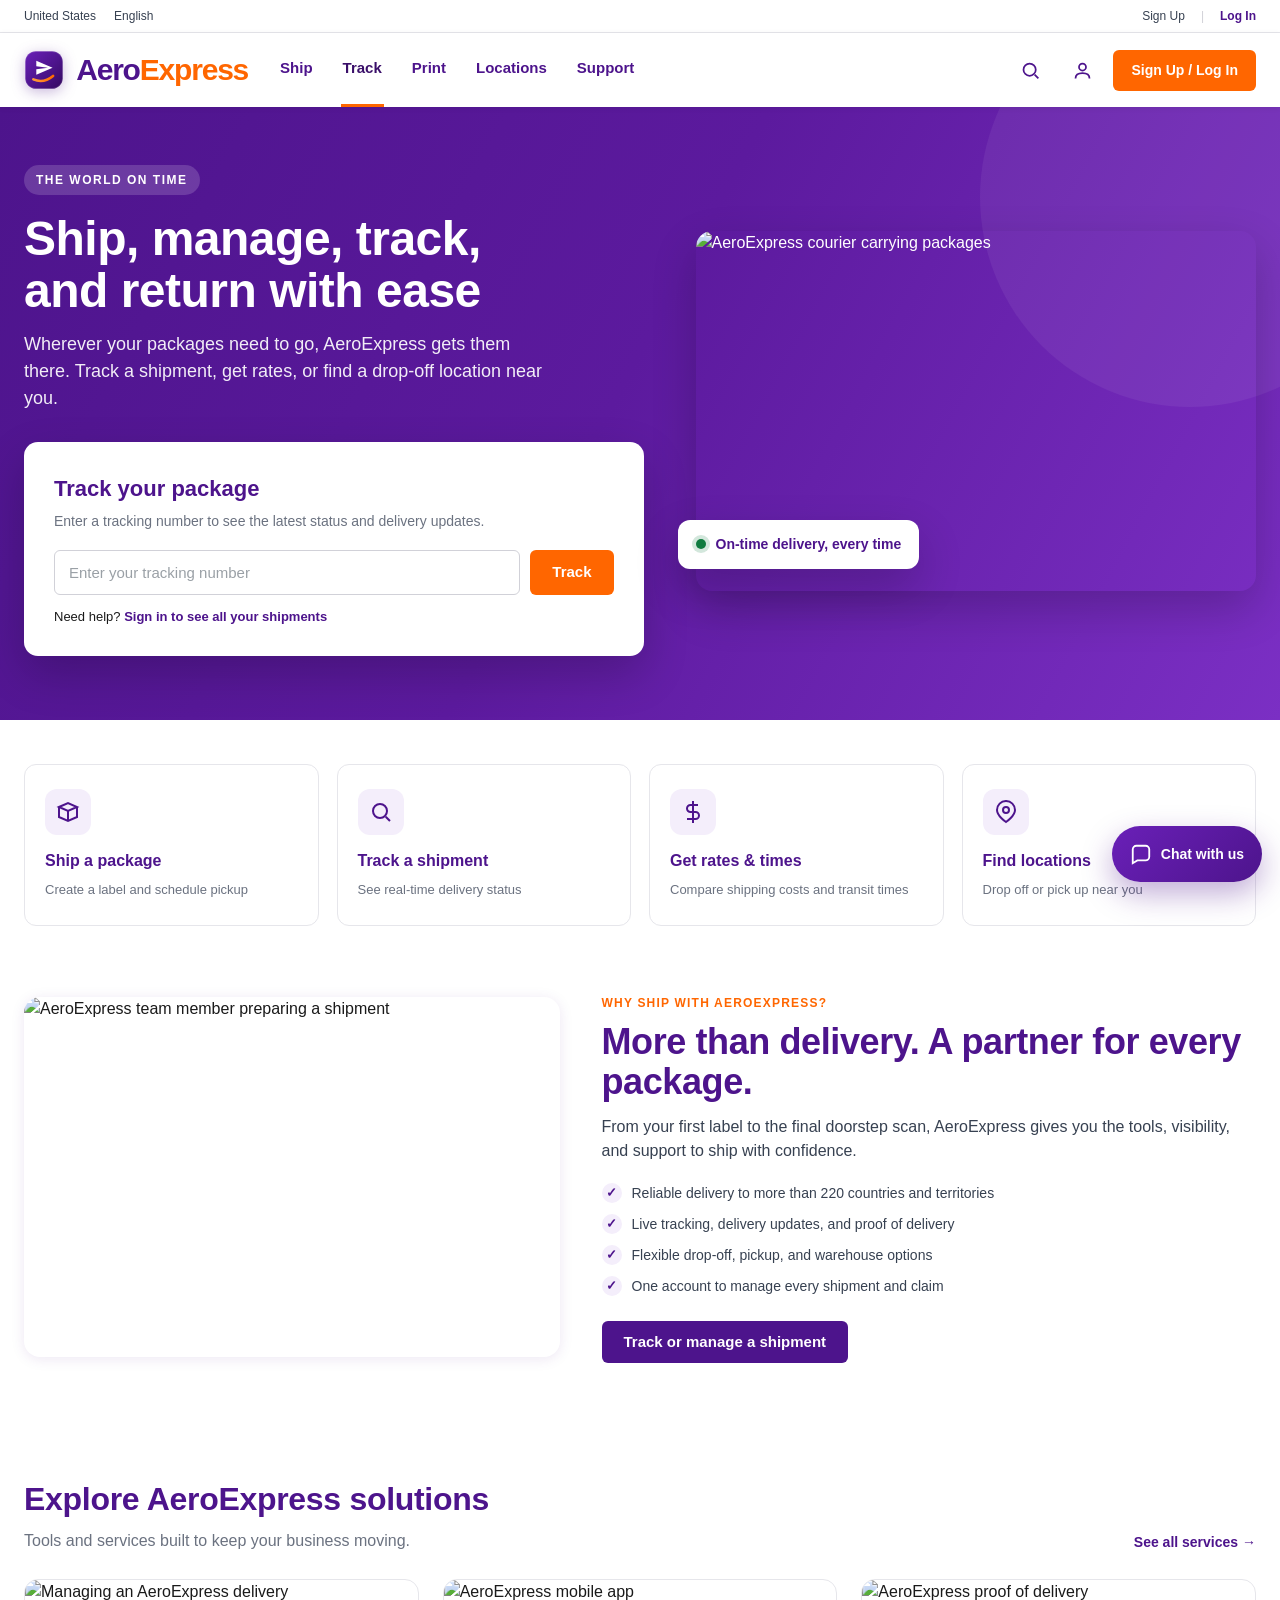
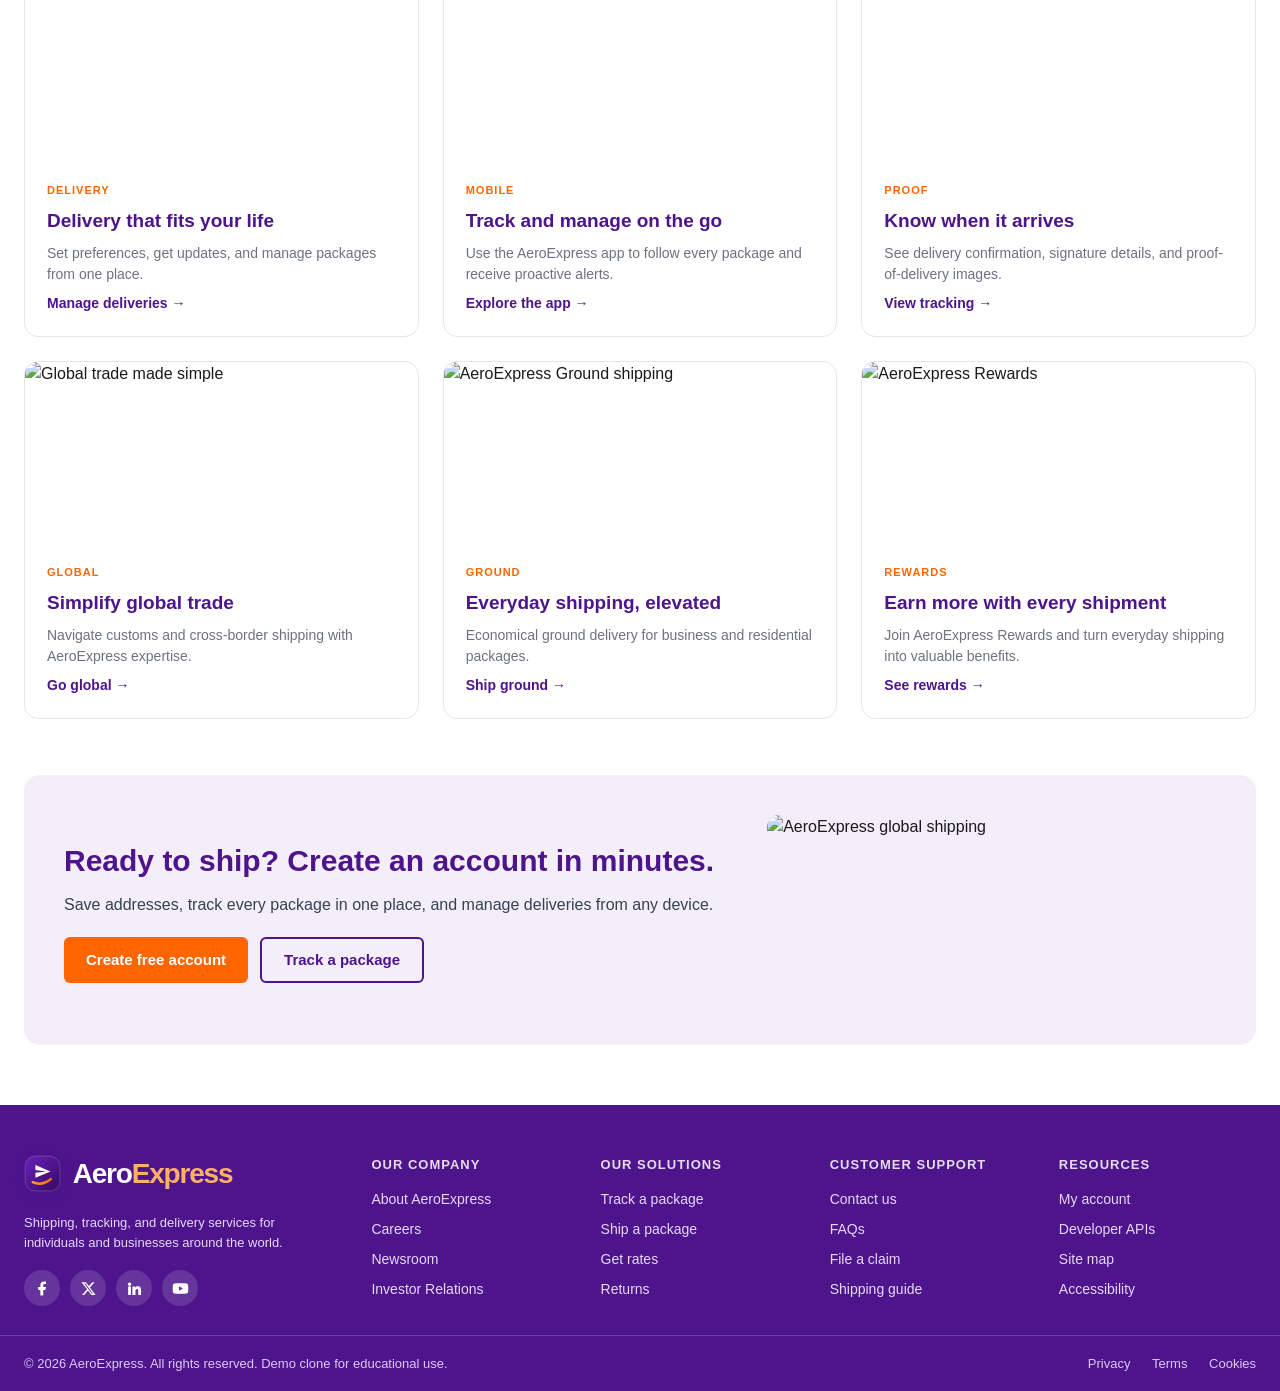
==== commit 02ccd1f1: "Optimize CS widget for all devices; dashboard stats/history with shipment photos; claim/share; cente" ====
--- a/index.html
+++ b/index.html
@@ -7,8 +7,9 @@
   <meta name="description" content="Ship, manage, track, and return your packages with AeroExpress. Track a package, get rates, find locations, and more.">
   <link rel="icon" type="image/svg+xml" href="images/aeroexpress-mark.svg">
   <link rel="icon" type="image/png" href="images/aeroexpress-logo.png">
-  <link rel="stylesheet" href="assets/site.css?v=7">
+  <link rel="stylesheet" href="assets/site.css?v=9">
   <link rel="stylesheet" href="assets/home-extras.css?v=7">
+  <link rel="stylesheet" href="assets/chat-widget.css?v=1">
   <script src="https://cdn.jsdelivr.net/npm/@supabase/supabase-js@2"></script>
   <script src="assets/site.js?v=7" defer></script>
 </head>
@@ -346,17 +347,32 @@
     document.getElementById('login-form').addEventListener('submit',async(e)=>{
       e.preventDefault();
       const email=document.getElementById('login-email').value; const password=document.getElementById('login-password').value;
-      try{ await db.auth.signInWithPassword({ email, password }); closeAuth(); const ADMIN_EMAILS=['admin@aeroexpress-tracking.local','admin@fedex-tracking.local']; if(ADMIN_EMAILS.includes(email)){ window.location.href='admin-portal.html'; } else { window.location.href='tracking-user.html'; } }
+      try{
+        const { error } = await db.auth.signInWithPassword({ email, password });
+        if(error) throw new Error(error.message);
+        closeAuth();
+        const ADMIN_EMAILS=['admin@aeroexpress-tracking.local','admin@fedex-tracking.local'];
+        const isAdmin=ADMIN_EMAILS.includes(String(email||'').trim().toLowerCase());
+        window.location.href = isAdmin ? 'admin-portal.html' : 'tracking-user.html?dashboard=1';
+      }
       catch(e){ showAlert('error',e.message||'Login failed.'); }
     });
     document.getElementById('signup-form').addEventListener('submit',async(e)=>{
       e.preventDefault();
       const name=document.getElementById('signup-name').value; const email=document.getElementById('signup-email').value; const password=document.getElementById('signup-password').value;
-      try{ await db.auth.signUp({ email, password, options:{ data:{ full_name:name } } }); alert('Account created. Please log in.'); showTab('login'); }
+      try{
+        const { data, error } = await db.auth.signUp({ email, password, options:{ data:{ full_name:name } } });
+        if(error) throw new Error(error.message);
+        closeAuth();
+        if(data && data.session){ window.location.href='tracking-user.html?dashboard=1'; return; }
+        showAlert('success','Account created. Check your email to confirm, then log in.');
+        showTab('login');
+      }
       catch(e){ showAlert('error',e.message||'Signup failed.'); }
     });
 
     // Live Customer Service Chat Widget
+    document.addEventListener('DOMContentLoaded', function(){
     let csThread=null, csOpen=false, csLoading=false, csPollTimer=null;
     const CS_BTN=document.getElementById('cs-launcher');
     const CS_PANEL=document.getElementById('cs-panel');
@@ -443,6 +459,7 @@
     (async()=>{ try{ const {data}=await db.auth.getSession(); currentUser=(data&&data.session&&data.session.user)||null; }catch(e){ currentUser=null; } renderSupportChat(); })();
     db.auth.onAuthStateChange((_event,session)=>{ currentUser=(session&&session.user)||null; renderSupportChat(); if(currentUser&&csOpen) loadSupportThread(true); });
     csPollTimer=setInterval(()=>{ if(csOpen&&currentUser){ loadSupportThread(true); } },4000);
+    });
   </script>
 
   <!-- Live Customer Service Chat Widget -->
--- a/assets/site.css
+++ b/assets/site.css
@@ -509,3 +509,47 @@
   visibility:visible;
 }
 .img-placeholder{display:none}
+
+/* ===== Admin customer service inbox ===== */
+.support-card{margin-top:24px;background:#fff;border:1px solid var(--gray-200);border-radius:14px;box-shadow:var(--shadow);padding:22px}
+.card-head-row{display:flex;align-items:center;justify-content:space-between;gap:12px;margin-bottom:16px}
+.card-head-row h2{margin:0;font-size:20px}
+.support-count-pill{background:var(--aeroexpress-orange);color:#fff;font-size:12px;font-weight:700;padding:4px 10px;border-radius:999px;white-space:nowrap}
+.support-layout{display:grid;grid-template-columns:320px minmax(0,1fr);gap:18px;min-height:420px}
+.support-list-wrap,.support-thread-wrap{background:#faf9fc;border:1px solid var(--gray-200);border-radius:12px;overflow:hidden}
+.support-list{max-height:500px;overflow-y:auto}
+.support-thread-wrap{position:relative;display:flex;flex-direction:column;background:#fff}
+.support-thread-item{padding:12px 14px;border-bottom:1px solid var(--gray-200);background:#fff;cursor:pointer;transition:background .15s ease}
+.support-thread-item:hover{background:#f6f1fc}
+.support-thread-item.active{background:#ede2fb;border-left:3px solid var(--aeroexpress-purple)}
+.support-thread-top{display:flex;align-items:center;justify-content:space-between;gap:8px}
+.support-thread-top strong{font-size:14px;color:var(--ink)}
+.support-thread-email{font-size:12px;color:var(--gray-500);margin-top:1px;word-break:break-all}
+.support-thread-preview{font-size:13px;color:#444;margin-top:5px;white-space:nowrap;overflow:hidden;text-overflow:ellipsis}
+.support-thread-time{font-size:11px;color:var(--gray-500);margin-top:4px}
+.support-unread-pill{background:var(--aeroexpress-orange);color:#fff;font-size:11px;font-weight:700;min-width:20px;height:20px;border-radius:999px;display:inline-flex;align-items:center;justify-content:center;padding:0 6px}
+.support-placeholder{padding:28px 20px;text-align:center;color:var(--gray-500);font-size:13px}
+.support-placeholder strong{display:block;color:var(--ink);font-size:14px;margin-bottom:4px}
+.support-placeholder p{margin:0}
+.support-thread-head{display:flex;align-items:center;justify-content:space-between;gap:12px;padding:13px 16px;border-bottom:1px solid var(--gray-200);background:#faf9fc;flex-shrink:0}
+.support-thread-who{display:flex;flex-direction:column;min-width:0}
+.support-thread-who strong{font-size:14px;color:var(--ink)}
+.support-thread-who span{font-size:12px;color:var(--gray-500);word-break:break-all}
+.support-thread-head .cs-close{border:none;background:transparent;font-size:24px;line-height:1;color:var(--gray-500);cursor:pointer;padding:0 4px}
+.support-thread-head .cs-close:hover{color:var(--ink)}
+.support-messages{flex:1;overflow-y:auto;padding:16px;display:flex;flex-direction:column;gap:10px;min-height:260px;max-height:420px}
+.support-msg{display:flex;flex-direction:column;max-width:82%}
+.support-msg-user{align-self:flex-start;align-items:flex-start}
+.support-msg-admin{align-self:flex-end;align-items:flex-end}
+.support-bubble{padding:10px 14px;border-radius:14px;font-size:14px;line-height:1.45;word-break:break-word}
+.support-msg-user .support-bubble{background:#f1eafb;color:var(--ink);border-bottom-left-radius:4px}
+.support-msg-admin .support-bubble{background:var(--aeroexpress-purple);color:#fff;border-bottom-right-radius:4px}
+.support-msg-time{font-size:11px;color:var(--gray-500);margin-top:3px}
+.support-reply{display:flex;gap:8px;padding:12px;border-top:1px solid var(--gray-200);background:#fff;flex-shrink:0}
+.support-reply .input{flex:1;min-width:0;margin:0}
+.support-reply .btn{white-space:nowrap}
+@media(max-width:900px){
+  .support-layout{grid-template-columns:1fr}
+  .support-list{max-height:240px}
+  .support-messages{max-height:none}
+}
--- a/assets/chat-widget.css
+++ b/assets/chat-widget.css
@@ -0,0 +1,161 @@
+/* ===== AeroExpress floating customer-service chat (shared) =====
+   Loaded after site.css / page CSS so it wins over older widget rules. */
+.cs-widget{
+  position:fixed !important;
+  right:max(18px,env(safe-area-inset-right));
+  bottom:max(18px,env(safe-area-inset-bottom));
+  z-index:12000;
+  font-family:-apple-system,BlinkMacSystemFont,"Segoe UI",Roboto,Helvetica,Arial,sans-serif;
+}
+.cs-launcher{
+  position:relative;
+  display:inline-flex !important;
+  align-items:center;
+  justify-content:center;
+  gap:9px;
+  min-height:56px;
+  padding:0 18px;
+  border:0;
+  border-radius:999px;
+  background:linear-gradient(135deg,#6a20b8,#4d148c);
+  color:#fff !important;
+  font:700 14px/1 -apple-system,BlinkMacSystemFont,"Segoe UI",Roboto,Arial,sans-serif;
+  cursor:pointer;
+  box-shadow:0 12px 30px rgba(77,20,140,.35);
+  transition:transform .18s ease,box-shadow .18s ease,background .18s ease;
+  -webkit-tap-highlight-color:transparent;
+}
+.cs-launcher:hover{transform:translateY(-2px);box-shadow:0 16px 36px rgba(77,20,140,.42)}
+.cs-launcher:active{transform:translateY(0) scale(.98)}
+.cs-launcher svg{width:22px;height:22px;flex:0 0 auto}
+.cs-launcher::after{content:"Chat with us";font-weight:700;font-size:14px;white-space:nowrap}
+.cs-badge{
+  position:absolute;
+  top:-5px;
+  right:-5px;
+  min-width:21px;
+  height:21px;
+  padding:0 5px;
+  margin:0;
+  border-radius:999px;
+  background:#ff6600;
+  color:#fff;
+  font:700 11px/21px -apple-system,BlinkMacSystemFont,"Segoe UI",Roboto,Arial,sans-serif;
+  text-align:center;
+  box-shadow:0 0 0 2px #fff;
+  display:flex;
+  align-items:center;
+  justify-content:center;
+}
+.cs-panel{
+  position:fixed;
+  right:max(18px,env(safe-area-inset-right));
+  bottom:calc(max(18px,env(safe-area-inset-bottom)) + 72px);
+  width:min(380px,calc(100vw - 32px));
+  height:min(560px,calc(100vh - 120px));
+  height:min(560px,calc(100dvh - 120px));
+  background:#fff;
+  border:1px solid rgba(77,20,140,.10);
+  border-radius:18px;
+  box-shadow:0 24px 70px rgba(0,0,0,.28);
+  display:none;
+  flex-direction:column;
+  overflow:hidden;
+  z-index:12001;
+}
+.cs-panel.open{display:flex}
+.cs-head{
+  display:flex;
+  align-items:center;
+  justify-content:space-between;
+  gap:12px;
+  padding:14px 16px;
+  background:linear-gradient(135deg,#6a20b8,#4d148c);
+  color:#fff;
+  flex-shrink:0;
+}
+.cs-head-title{display:flex;align-items:center;gap:10px;min-width:0}
+.cs-head-title strong{display:block;font-size:15px;line-height:1.2}
+.cs-head-title span{display:block;font-size:11.5px;opacity:.9;margin-top:1px}
+.cs-live-dot{
+  width:9px;height:9px;border-radius:50%;background:#6bd36b;flex:0 0 auto;
+  box-shadow:0 0 0 3px rgba(107,211,107,.24);
+}
+.cs-close{
+  border:0;background:transparent;color:#fff;font-size:26px;line-height:1;
+  cursor:pointer;padding:2px 4px;border-radius:6px;flex:0 0 auto;
+}
+.cs-close:hover{background:rgba(255,255,255,.14)}
+.cs-messages{
+  flex:1;
+  min-height:0;
+  display:flex;
+  flex-direction:column;
+  gap:10px;
+  padding:16px;
+  overflow-y:auto;
+  background:#f5f0fb;
+  overscroll-behavior:contain;
+}
+.cs-empty{color:#6b7280;font-size:13.5px;line-height:1.5;margin:0;text-align:center;padding:18px 8px}
+.cs-msg{display:flex;flex-direction:column;max-width:86%}
+.cs-msg-user{align-self:flex-end;align-items:flex-end}
+.cs-msg-admin{align-self:flex-start;align-items:flex-start}
+.cs-bubble{
+  padding:10px 13px;
+  border-radius:16px;
+  font-size:14px;
+  line-height:1.45;
+  word-break:break-word;
+  white-space:pre-wrap;
+}
+.cs-msg-user .cs-bubble{background:#4d148c;color:#fff;border-bottom-right-radius:5px}
+.cs-msg-admin .cs-bubble{background:#fff;color:#1a1a1a;border:1px solid #e6e6eb;border-bottom-left-radius:5px}
+.cs-time{font-size:10.5px;color:#6b7280;margin-top:4px;padding:0 3px}
+.cs-form{
+  display:flex;
+  gap:8px;
+  padding:12px;
+  background:#fff;
+  border-top:1px solid #e6e6eb;
+  flex-shrink:0;
+}
+.cs-form .input{flex:1;min-width:0;margin:0;font-size:14px}
+.cs-form .btn{padding:0 16px;white-space:nowrap;flex:0 0 auto}
+.cs-login{
+  margin:0;
+  padding:12px 16px;
+  font-size:12.5px;
+  color:#6b7280;
+  background:#fff;
+  border-top:1px solid #e6e6eb;
+  flex-shrink:0;
+}
+.cs-login a{color:#4d148c;font-weight:700;text-decoration:underline}
+
+@media (max-width:640px){
+  .cs-widget{right:max(14px,env(safe-area-inset-right));bottom:max(14px,env(safe-area-inset-bottom))}
+  .cs-launcher{
+    width:58px;height:58px;min-height:58px;padding:0;border-radius:50%;
+  }
+  .cs-launcher::after{display:none}
+  .cs-launcher svg{width:24px;height:24px}
+  .cs-panel{
+    right:max(10px,env(safe-area-inset-right));
+    left:max(10px,env(safe-area-inset-left));
+    width:auto;
+    bottom:calc(max(14px,env(safe-area-inset-bottom)) + 72px);
+    height:min(72vh,calc(100dvh - 110px));
+    border-radius:16px;
+  }
+  .cs-form .input{font-size:16px} /* prevents iOS zoom on focus */
+}
+@media (max-width:380px){
+  .cs-launcher{width:54px;height:54px;min-height:54px}
+  .cs-head{padding:12px}
+  .cs-head-title strong{font-size:14px}
+  .cs-messages{padding:12px}
+}
+@media (min-width:641px) and (max-height:560px){
+  .cs-panel{height:calc(100dvh - 96px)}
+}
